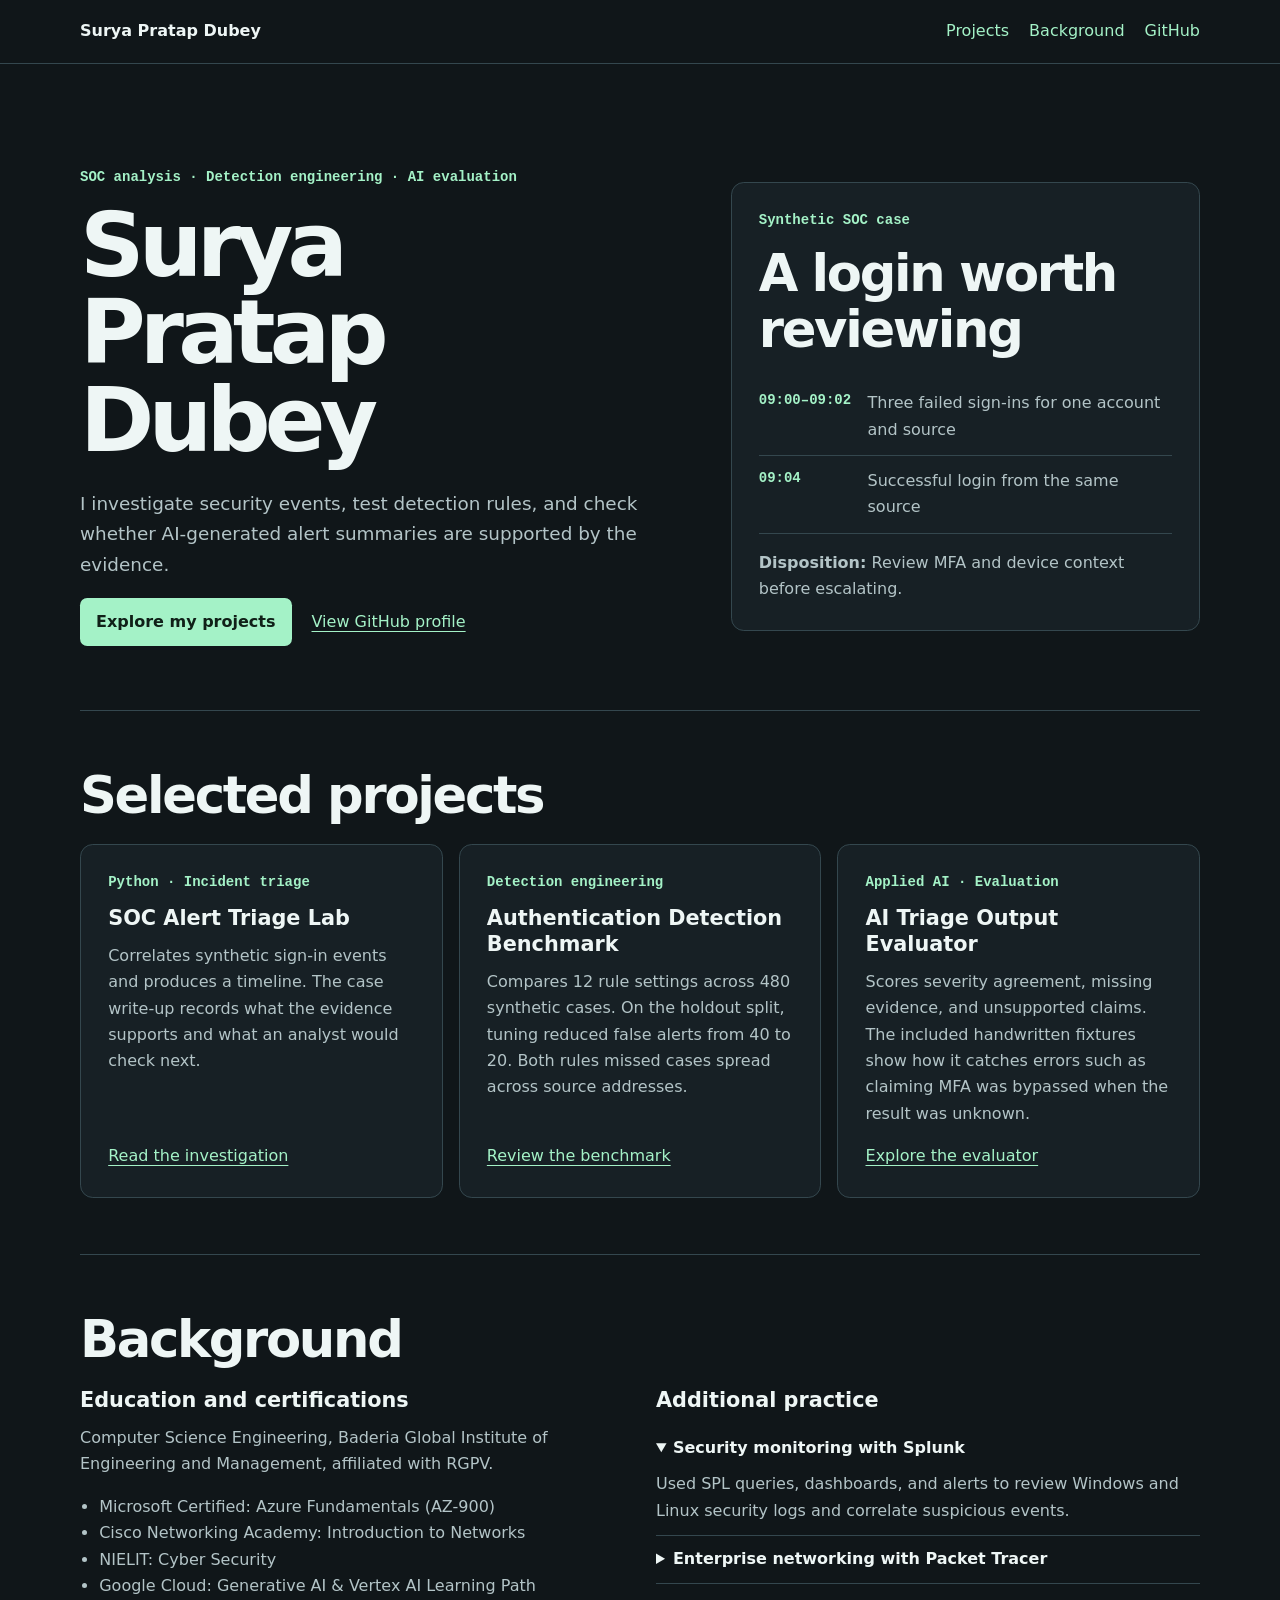
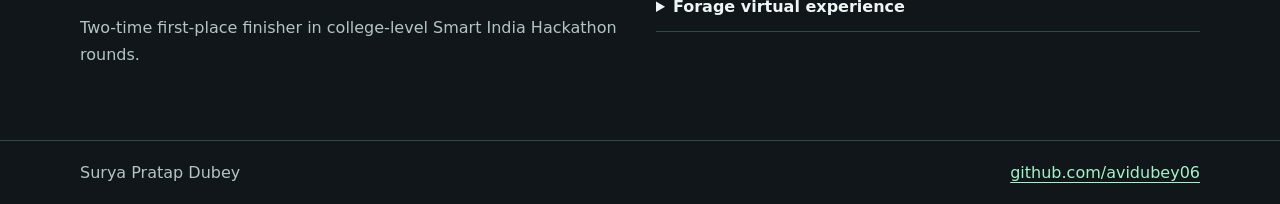
==== docs/index.html @ 377445c9 "Build cybersecurity portfolio site for GitHub Pages" ====
<!doctype html>
<html lang="en">
<head>
<meta charset="utf-8">
<meta name="viewport" content="width=device-width, initial-scale=1">
<meta name="description" content="Surya Pratap Dubey's cybersecurity portfolio, including SOC investigations, a detection engineering benchmark, and AI triage evaluation.">
<title>Surya Pratap Dubey | Cybersecurity Portfolio</title>
<style>
:root{color-scheme:dark;--bg:#101619;--panel:#172025;--line:#34474e;--text:#eef6f5;--muted:#b3c4c7;--accent:#a4f2c7}
*{box-sizing:border-box}body{margin:0;background:var(--bg);color:var(--text);font:1rem/1.65 system-ui,sans-serif}
.wrap{width:min(1120px,calc(100% - 3rem));margin:auto}a{color:var(--accent);text-underline-offset:.25em}a:hover{text-decoration-thickness:2px}a:focus-visible,summary:focus-visible{outline:2px solid var(--accent);outline-offset:4px}
header{border-bottom:1px solid var(--line)}nav,footer .wrap{display:flex;justify-content:space-between;align-items:center;gap:1.25rem;flex-wrap:wrap;padding:1.15rem 0}nav a{text-decoration:none}nav div,.actions{display:flex;gap:1.25rem;flex-wrap:wrap}.brand{font-weight:750;color:var(--text)}
.hero{display:grid;grid-template-columns:1.1fr .9fr;gap:clamp(1.5rem,6vw,5rem);align-items:center;padding:clamp(3rem,8vw,7rem) 0 4rem}
.kicker,time,.tag{font:600 .875rem/1.5 ui-monospace,monospace;color:var(--accent)}h1,h2,h3,p{margin-top:0}h1{font-size:clamp(3rem,7vw,6rem);line-height:.98;letter-spacing:-.065em;margin-bottom:1.5rem}h2{font-size:clamp(2rem,4vw,3.25rem);letter-spacing:-.045em;line-height:1.1;margin-bottom:1.3rem}h3{font-size:1.3rem;line-height:1.25;margin-bottom:.7rem}p,li{color:var(--muted)}.lede{max-width:38rem;font-size:1.15rem}.button{background:var(--accent);color:#102018;padding:.65rem 1rem;border-radius:.45rem;text-decoration:none;font-weight:750}.actions{align-items:center}
.case,article{border:1px solid var(--line);border-radius:.8rem;background:var(--panel);padding:clamp(1rem,3vw,1.7rem)}.case ol{list-style:none;padding:0;margin:0 0 1rem}.case li{display:grid;grid-template-columns:6.2rem 1fr;gap:.6rem;padding:.75rem 0;border-bottom:1px solid var(--line)}.case p:last-child,article p:last-child{margin-bottom:0}
section.block{padding:3.5rem 0;border-top:1px solid var(--line)}.grid{display:grid;grid-template-columns:repeat(3,minmax(0,1fr));gap:1rem}.grid article{display:flex;flex-direction:column;align-items:flex-start}.grid article>a{margin-top:auto}.tag{margin-bottom:.8rem}.split{display:grid;grid-template-columns:1fr 1fr;gap:2rem}.split ul{padding-left:1.2rem}details{border-bottom:1px solid var(--line);padding:.65rem 0}summary{cursor:pointer;font-weight:650}details p{margin:.6rem 0 0}footer{border-top:1px solid var(--line);color:var(--muted)}
@media(max-width:760px){.hero,.split,.grid{grid-template-columns:1fr}.wrap{width:calc(100% - 2rem)}.hero{padding:3rem 0}section.block{padding:2.5rem 0}}
</style>
</head>
<body>
<header><nav class="wrap" aria-label="Main navigation"><a class="brand" href="#top">Surya Pratap Dubey</a><div><a href="#work">Projects</a><a href="#background">Background</a><a href="https://github.com/avidubey06">GitHub</a></div></nav></header>
<main class="wrap" id="top">
<section class="hero" aria-labelledby="name">
<div><p class="kicker">SOC analysis · Detection engineering · AI evaluation</p><h1 id="name">Surya Pratap<br>Dubey</h1><p class="lede">I investigate security events, test detection rules, and check whether AI-generated alert summaries are supported by the evidence.</p><div class="actions"><a class="button" href="#work">Explore my projects</a><a href="https://github.com/avidubey06">View GitHub profile</a></div></div>
<aside class="case" aria-labelledby="case-title"><p class="kicker">Synthetic SOC case</p><h2 id="case-title">A login worth reviewing</h2><ol><li><time>09:00–09:02</time><span>Three failed sign-ins for one account and source</span></li><li><time>09:04</time><span>Successful login from the same source</span></li></ol><p><strong>Disposition:</strong> Review MFA and device context before escalating.</p></aside>
</section>
<section class="block" id="work" aria-labelledby="work-title">
<h2 id="work-title">Selected projects</h2>
<div class="grid">
<article><p class="tag">Python · Incident triage</p><h3>SOC Alert Triage Lab</h3><p>Correlates synthetic sign-in events and produces a timeline. The case write-up records what the evidence supports and what an analyst would check next.</p><a href="https://github.com/avidubey06/soc-alert-triage-lab">Read the investigation</a></article>
<article><p class="tag">Detection engineering</p><h3>Authentication Detection Benchmark</h3><p>Compares 12 rule settings across 480 synthetic cases. On the holdout split, tuning reduced false alerts from 40 to 20. Both rules missed cases spread across source addresses.</p><a href="https://github.com/avidubey06/soc-alert-triage-lab/blob/main/benchmarks/README.md#detection-engineering-benchmark">Review the benchmark</a></article>
<article><p class="tag">Applied AI · Evaluation</p><h3>AI Triage Output Evaluator</h3><p>Scores severity agreement, missing evidence, and unsupported claims. The included handwritten fixtures show how it catches errors such as claiming MFA was bypassed when the result was unknown.</p><a href="https://github.com/avidubey06/soc-alert-triage-lab/blob/main/benchmarks/README.md#ai-triage-output-evaluation">Explore the evaluator</a></article>
</div>
</section>
<section class="block" id="background" aria-labelledby="background-title">
<h2 id="background-title">Background</h2>
<div class="split"><div><h3>Education and certifications</h3><p>Computer Science Engineering, Baderia Global Institute of Engineering and Management, affiliated with RGPV.</p><ul><li>Microsoft Certified: Azure Fundamentals (AZ-900)</li><li>Cisco Networking Academy: Introduction to Networks</li><li>NIELIT: Cyber Security</li><li>Google Cloud: Generative AI &amp; Vertex AI Learning Path</li></ul><p>Two-time first-place finisher in college-level Smart India Hackathon rounds.</p></div>
<div><h3>Additional practice</h3><details open><summary>Security monitoring with Splunk</summary><p>Used SPL queries, dashboards, and alerts to review Windows and Linux security logs and correlate suspicious events.</p></details><details><summary>Enterprise networking with Packet Tracer</summary><p>Modeled a multi-site network using VLANs, OSPF, DHCP, DNS, VPNs, and access control lists, then troubleshot routing and connectivity.</p></details><details><summary>Forage virtual experience</summary><p>Completed simulated cybersecurity tasks through Deloitte Australia’s program and software engineering exercises through Tata Group’s program. Also listed in my training is CBRE’s infrastructure security virtual experience.</p></details></div></div>
</section>
</main>
<footer><div class="wrap"><span>Surya Pratap Dubey</span><a href="https://github.com/avidubey06">github.com/avidubey06</a></div></footer>
</body>
</html>
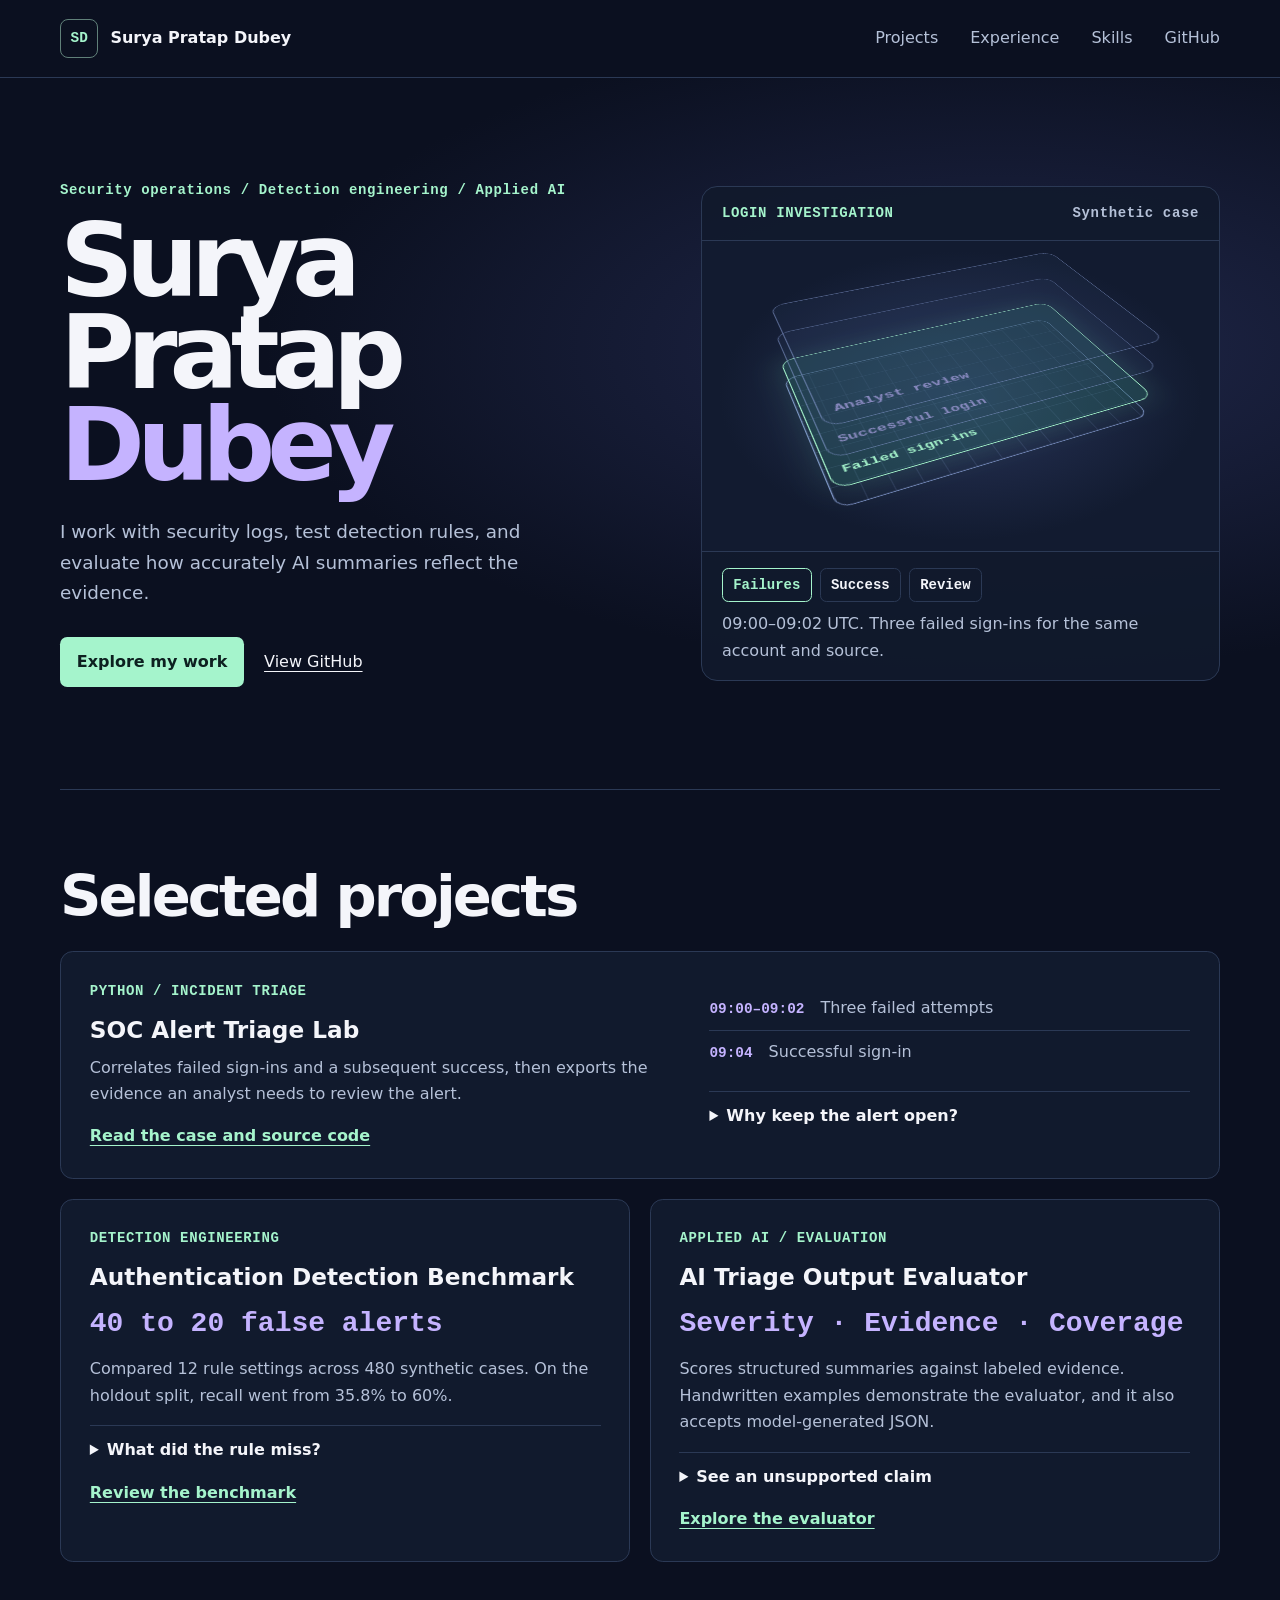
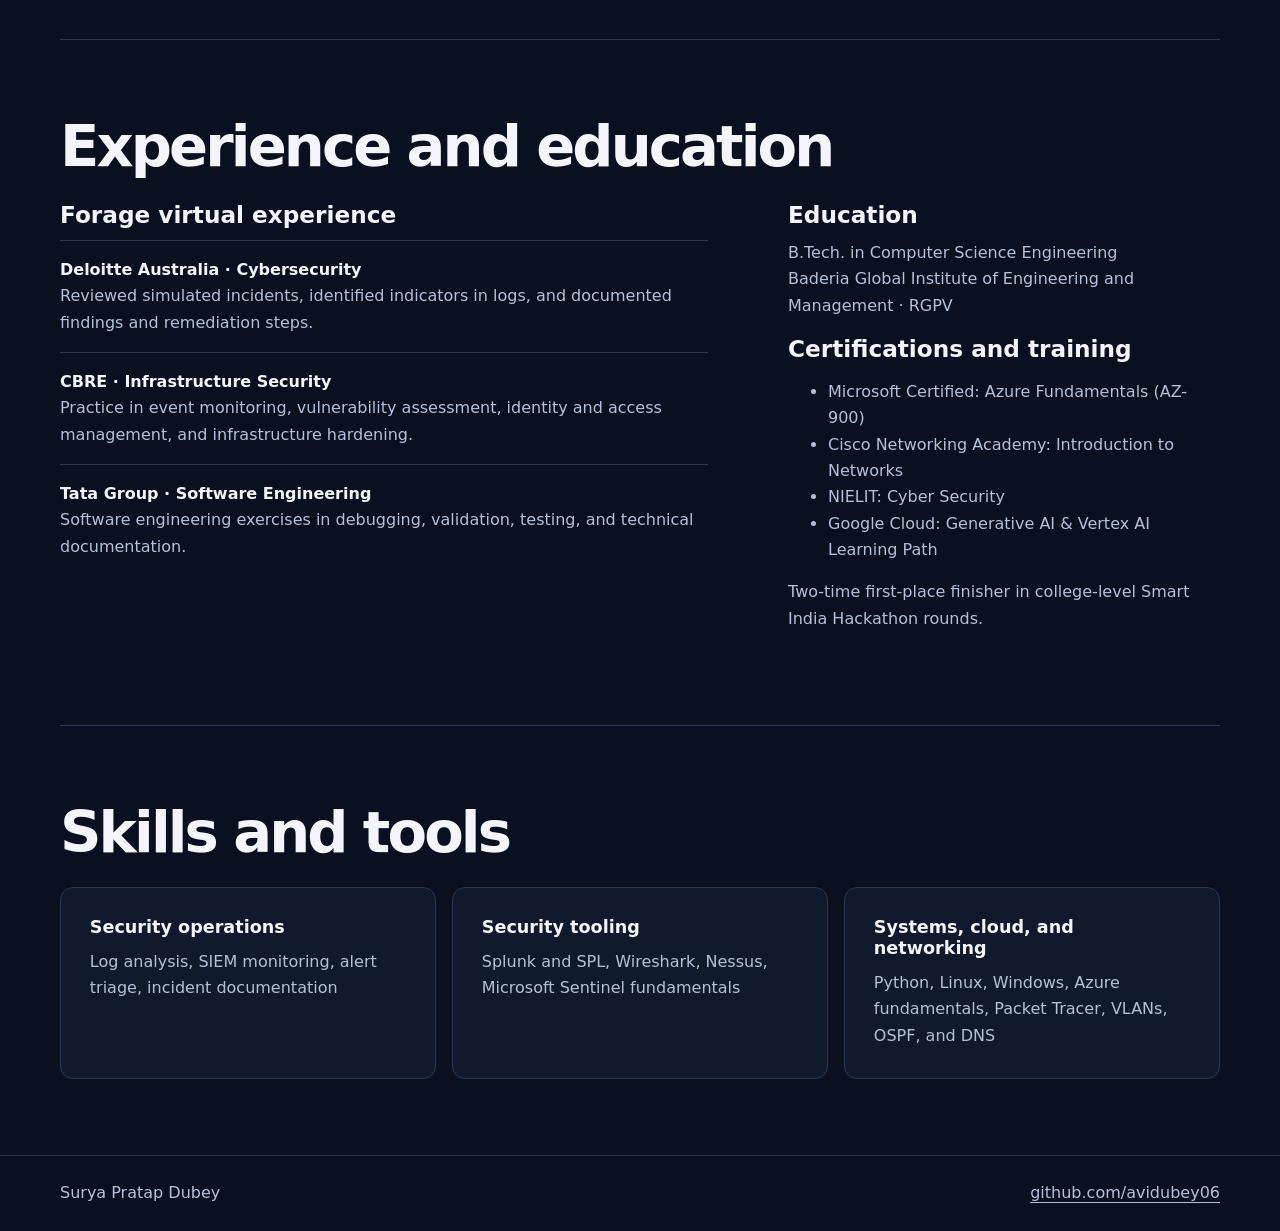
==== commit 0aa5d347: "Redesign portfolio with interactive 3D investigation" ====
--- a/docs/index.html
+++ b/docs/index.html
@@ -2,42 +2,76 @@
 <html lang="en">
 <head>
 <meta charset="utf-8">
-<meta name="viewport" content="width=device-width, initial-scale=1">
-<meta name="description" content="Surya Pratap Dubey's cybersecurity portfolio, including SOC investigations, a detection engineering benchmark, and AI triage evaluation.">
-<title>Surya Pratap Dubey | Cybersecurity Portfolio</title>
+<meta name="viewport" content="width=device-width,initial-scale=1">
+<meta name="description" content="Surya Pratap Dubey’s portfolio in security operations, detection engineering, and AI evaluation.">
+<title>Surya Pratap Dubey · Cybersecurity Portfolio</title>
 <style>
-:root{color-scheme:dark;--bg:#101619;--panel:#172025;--line:#34474e;--text:#eef6f5;--muted:#b3c4c7;--accent:#a4f2c7}
-*{box-sizing:border-box}body{margin:0;background:var(--bg);color:var(--text);font:1rem/1.65 system-ui,sans-serif}
-.wrap{width:min(1120px,calc(100% - 3rem));margin:auto}a{color:var(--accent);text-underline-offset:.25em}a:hover{text-decoration-thickness:2px}a:focus-visible,summary:focus-visible{outline:2px solid var(--accent);outline-offset:4px}
-header{border-bottom:1px solid var(--line)}nav,footer .wrap{display:flex;justify-content:space-between;align-items:center;gap:1.25rem;flex-wrap:wrap;padding:1.15rem 0}nav a{text-decoration:none}nav div,.actions{display:flex;gap:1.25rem;flex-wrap:wrap}.brand{font-weight:750;color:var(--text)}
-.hero{display:grid;grid-template-columns:1.1fr .9fr;gap:clamp(1.5rem,6vw,5rem);align-items:center;padding:clamp(3rem,8vw,7rem) 0 4rem}
-.kicker,time,.tag{font:600 .875rem/1.5 ui-monospace,monospace;color:var(--accent)}h1,h2,h3,p{margin-top:0}h1{font-size:clamp(3rem,7vw,6rem);line-height:.98;letter-spacing:-.065em;margin-bottom:1.5rem}h2{font-size:clamp(2rem,4vw,3.25rem);letter-spacing:-.045em;line-height:1.1;margin-bottom:1.3rem}h3{font-size:1.3rem;line-height:1.25;margin-bottom:.7rem}p,li{color:var(--muted)}.lede{max-width:38rem;font-size:1.15rem}.button{background:var(--accent);color:#102018;padding:.65rem 1rem;border-radius:.45rem;text-decoration:none;font-weight:750}.actions{align-items:center}
-.case,article{border:1px solid var(--line);border-radius:.8rem;background:var(--panel);padding:clamp(1rem,3vw,1.7rem)}.case ol{list-style:none;padding:0;margin:0 0 1rem}.case li{display:grid;grid-template-columns:6.2rem 1fr;gap:.6rem;padding:.75rem 0;border-bottom:1px solid var(--line)}.case p:last-child,article p:last-child{margin-bottom:0}
-section.block{padding:3.5rem 0;border-top:1px solid var(--line)}.grid{display:grid;grid-template-columns:repeat(3,minmax(0,1fr));gap:1rem}.grid article{display:flex;flex-direction:column;align-items:flex-start}.grid article>a{margin-top:auto}.tag{margin-bottom:.8rem}.split{display:grid;grid-template-columns:1fr 1fr;gap:2rem}.split ul{padding-left:1.2rem}details{border-bottom:1px solid var(--line);padding:.65rem 0}summary{cursor:pointer;font-weight:650}details p{margin:.6rem 0 0}footer{border-top:1px solid var(--line);color:var(--muted)}
-@media(max-width:760px){.hero,.split,.grid{grid-template-columns:1fr}.wrap{width:calc(100% - 2rem)}.hero{padding:3rem 0}section.block{padding:2.5rem 0}}
+:root{color-scheme:dark;--bg:#0b1020;--panel:#111a2d;--ink:#f4f5fa;--muted:#b5c1d8;--line:#2b3955;--mint:#a5f4cc;--lilac:#c5b3ff;--mono:ui-monospace,Consolas,monospace}
+*{box-sizing:border-box}body{margin:0;background:var(--bg);color:var(--ink);font:1rem/1.65 system-ui,sans-serif}a{color:inherit;text-underline-offset:.25em}a:hover{color:var(--mint)}button{font:inherit;color:inherit;cursor:pointer}a:focus-visible,button:focus-visible,summary:focus-visible{outline:2px solid var(--mint);outline-offset:5px}.wrap{width:min(1160px,calc(100% - 3rem));margin:auto}.site-header{border-bottom:1px solid var(--line)}nav,.nav-links,footer .wrap{display:flex;align-items:center;justify-content:space-between;gap:1rem;flex-wrap:wrap}nav{padding:1.2rem 0}nav a{text-decoration:none}.brand{display:flex;align-items:center;gap:.75rem;font-weight:750}.mark{display:grid;place-items:center;border:1px solid #608079;border-radius:8px;color:var(--mint);width:2.4rem;height:2.4rem;font:700 .9rem var(--mono)}.nav-links{gap:clamp(.8rem,3vw,2rem);color:var(--muted)}.hero-bg{background:radial-gradient(ellipse at 78% 38%,#20274a 0%,transparent 52%)}.hero{display:grid;grid-template-columns:1fr .92fr;gap:clamp(1.5rem,6vw,5rem);align-items:center;padding:clamp(3.5rem,8vw,7.5rem) 0}.eyebrow,.meta{font:600 .875rem/1.5 var(--mono);color:var(--mint);letter-spacing:.045em}h1,h2,h3,p{margin-top:0}h1{font-size:clamp(3.4rem,8vw,7.1rem);line-height:.9;letter-spacing:-.078em;margin-bottom:1.6rem}h1 span{color:var(--lilac)}h2{font-size:clamp(2rem,4.5vw,3.75rem);line-height:1.05;letter-spacing:-.05em;margin-bottom:1.5rem}h3{font-size:1.45rem;line-height:1.2;margin-bottom:.65rem}p,li{color:var(--muted)}.lede{max-width:34rem;font-size:1.15rem}.actions{display:flex;align-items:center;gap:1.25rem;flex-wrap:wrap;margin-top:1.8rem}.primary{display:inline-block;background:var(--mint);color:#0d2020;padding:.73rem 1.05rem;border-radius:.45rem;text-decoration:none;font-weight:750}.primary:hover{background:#d1ffe5;color:#0d2020}
+.investigation{border:1px solid var(--line);background:#111a2ce8;border-radius:1rem;overflow:hidden;margin:0}.case-head,.case-copy{padding:1rem 1.25rem}.case-head{display:flex;justify-content:space-between;gap:.7rem;flex-wrap:wrap;border-bottom:1px solid var(--line)}.case-head span:last-child{color:var(--muted)}.viewport{height:clamp(195px,29vw,310px);display:grid;place-items:center;overflow:hidden;perspective:690px;background:radial-gradient(ellipse,#283459 0%,#121b30 66%)}.scene{width:min(74%,310px);height:66%;position:relative;transform-style:preserve-3d;transform:rotateX(54deg) rotateZ(-24deg);transition:transform .35s ease}.plane,.layer{position:absolute;inset:0;border:1px solid #7e92c6;border-radius:14px;transform:translateZ(var(--z));display:flex;align-items:flex-end;padding:.7rem;background:#28385d44}.plane{--z:0px;background:repeating-linear-gradient(90deg,#91a7e923 0 1px,transparent 1px 25px),repeating-linear-gradient(0deg,#91a7e923 0 1px,transparent 1px 25px)}.layer{opacity:.62;font:700 .85rem var(--mono);color:var(--lilac)}.layer.active{opacity:1;border-color:var(--mint);background:#337e7054;color:var(--mint);box-shadow:0 0 34px #76efb62b}.layer:nth-child(2){--z:22px}.layer:nth-child(3){--z:54px}.layer:nth-child(4){--z:85px}
+.case-copy{border-top:1px solid var(--line)}.case-copy p{margin:.55rem 0 0;min-height:3.3em}.case-controls{display:flex;gap:.5rem;flex-wrap:wrap}.case-controls button{padding:.36rem .64rem;background:transparent;border:1px solid var(--line);border-radius:.4rem;font:600 .875rem/1.5 var(--mono)}.case-controls button[aria-pressed=true]{color:var(--mint);border-color:var(--mint)}
+.block{padding:clamp(2.8rem,6vw,5rem) 0;border-top:1px solid var(--line)}.projects{display:grid;grid-template-columns:repeat(2,minmax(0,1fr));gap:1.2rem}.card,.skill{background:var(--panel);border:1px solid var(--line);border-radius:.8rem;padding:clamp(1.1rem,3vw,1.8rem)}.feature{grid-column:1/-1;display:grid;grid-template-columns:1.1fr .9fr;gap:2rem;align-items:center}.card a{color:var(--mint);font-weight:650}.timeline{padding:0;list-style:none;margin:0}.timeline li{padding:.55rem 0;border-bottom:1px solid var(--line)}.timeline time{color:var(--lilac);font:600 .9rem var(--mono);margin-right:1rem}.timeline li:last-child{border-bottom:0}details{margin:1rem 0;border-top:1px solid var(--line);padding-top:.7rem}summary{cursor:pointer;color:var(--ink);font-weight:600}details p{margin:.6rem 0 0}.result{color:var(--lilac);font:700 clamp(1.2rem,3vw,1.75rem)/1.3 var(--mono);margin:.9rem 0}.background{display:grid;grid-template-columns:1.2fr .8fr;gap:clamp(2rem,7vw,5rem)}.entry{border-top:1px solid var(--line);padding:1rem 0}.entry p:last-child,.skill p:last-child{margin-bottom:0}.skills{display:grid;grid-template-columns:repeat(3,minmax(0,1fr));gap:1rem}.skill h3{font-size:1.1rem}footer{border-top:1px solid var(--line);color:var(--muted)}footer .wrap{padding:1.5rem 0}
+@media(max-width:790px){.hero,.feature,.background{grid-template-columns:1fr}.skills{grid-template-columns:repeat(2,minmax(0,1fr))}}
+@media(max-width:540px){.wrap{width:calc(100% - 2rem)}.projects,.skills{grid-template-columns:1fr}.nav-links{width:100%}h1{font-size:clamp(3.1rem,13vw,4.5rem)}}
+@media(prefers-reduced-motion:reduce){*,*::before,*::after{transition:none!important}}
 </style>
 </head>
 <body>
-<header><nav class="wrap" aria-label="Main navigation"><a class="brand" href="#top">Surya Pratap Dubey</a><div><a href="#work">Projects</a><a href="#background">Background</a><a href="https://github.com/avidubey06">GitHub</a></div></nav></header>
-<main class="wrap" id="top">
-<section class="hero" aria-labelledby="name">
-<div><p class="kicker">SOC analysis · Detection engineering · AI evaluation</p><h1 id="name">Surya Pratap<br>Dubey</h1><p class="lede">I investigate security events, test detection rules, and check whether AI-generated alert summaries are supported by the evidence.</p><div class="actions"><a class="button" href="#work">Explore my projects</a><a href="https://github.com/avidubey06">View GitHub profile</a></div></div>
-<aside class="case" aria-labelledby="case-title"><p class="kicker">Synthetic SOC case</p><h2 id="case-title">A login worth reviewing</h2><ol><li><time>09:00–09:02</time><span>Three failed sign-ins for one account and source</span></li><li><time>09:04</time><span>Successful login from the same source</span></li></ol><p><strong>Disposition:</strong> Review MFA and device context before escalating.</p></aside>
-</section>
-<section class="block" id="work" aria-labelledby="work-title">
-<h2 id="work-title">Selected projects</h2>
-<div class="grid">
-<article><p class="tag">Python · Incident triage</p><h3>SOC Alert Triage Lab</h3><p>Correlates synthetic sign-in events and produces a timeline. The case write-up records what the evidence supports and what an analyst would check next.</p><a href="https://github.com/avidubey06/soc-alert-triage-lab">Read the investigation</a></article>
-<article><p class="tag">Detection engineering</p><h3>Authentication Detection Benchmark</h3><p>Compares 12 rule settings across 480 synthetic cases. On the holdout split, tuning reduced false alerts from 40 to 20. Both rules missed cases spread across source addresses.</p><a href="https://github.com/avidubey06/soc-alert-triage-lab/blob/main/benchmarks/README.md#detection-engineering-benchmark">Review the benchmark</a></article>
-<article><p class="tag">Applied AI · Evaluation</p><h3>AI Triage Output Evaluator</h3><p>Scores severity agreement, missing evidence, and unsupported claims. The included handwritten fixtures show how it catches errors such as claiming MFA was bypassed when the result was unknown.</p><a href="https://github.com/avidubey06/soc-alert-triage-lab/blob/main/benchmarks/README.md#ai-triage-output-evaluation">Explore the evaluator</a></article>
-</div>
-</section>
-<section class="block" id="background" aria-labelledby="background-title">
-<h2 id="background-title">Background</h2>
-<div class="split"><div><h3>Education and certifications</h3><p>Computer Science Engineering, Baderia Global Institute of Engineering and Management, affiliated with RGPV.</p><ul><li>Microsoft Certified: Azure Fundamentals (AZ-900)</li><li>Cisco Networking Academy: Introduction to Networks</li><li>NIELIT: Cyber Security</li><li>Google Cloud: Generative AI &amp; Vertex AI Learning Path</li></ul><p>Two-time first-place finisher in college-level Smart India Hackathon rounds.</p></div>
-<div><h3>Additional practice</h3><details open><summary>Security monitoring with Splunk</summary><p>Used SPL queries, dashboards, and alerts to review Windows and Linux security logs and correlate suspicious events.</p></details><details><summary>Enterprise networking with Packet Tracer</summary><p>Modeled a multi-site network using VLANs, OSPF, DHCP, DNS, VPNs, and access control lists, then troubleshot routing and connectivity.</p></details><details><summary>Forage virtual experience</summary><p>Completed simulated cybersecurity tasks through Deloitte Australia’s program and software engineering exercises through Tata Group’s program. Also listed in my training is CBRE’s infrastructure security virtual experience.</p></details></div></div>
-</section>
+<header class="site-header"><nav class="wrap" aria-label="Main navigation"><a class="brand" href="#top"><span class="mark" aria-hidden="true">SD</span>Surya Pratap Dubey</a><div class="nav-links"><a href="#projects">Projects</a><a href="#experience">Experience</a><a href="#skills">Skills</a><a href="https://github.com/avidubey06">GitHub</a></div></nav></header>
+<main id="top">
+<div class="hero-bg"><section class="hero wrap" aria-labelledby="name">
+<div><p class="eyebrow">Security operations / Detection engineering / Applied AI</p><h1 id="name">Surya Pratap<br><span>Dubey</span></h1><p class="lede">I work with security logs, test detection rules, and evaluate how accurately AI summaries reflect the evidence.</p><div class="actions"><a class="primary" href="#projects">Explore my work</a><a href="https://github.com/avidubey06">View GitHub</a></div></div>
+<figure class="investigation"><figcaption class="case-head"><span class="meta">LOGIN INVESTIGATION</span><span class="meta">Synthetic case</span></figcaption>
+<div class="viewport" aria-hidden="true"><div class="scene"><div class="plane"></div><div class="layer active">Failed sign-ins</div><div class="layer">Successful login</div><div class="layer">Analyst review</div></div></div>
+<div class="case-copy"><div class="case-controls" role="group" aria-label="Choose an investigation stage"><button type="button" aria-pressed="true">Failures</button><button type="button" aria-pressed="false">Success</button><button type="button" aria-pressed="false">Review</button></div><p aria-live="polite" id="case-result">09:00–09:02 UTC. Three failed sign-ins for the same account and source.</p></div></figure>
+</section></div>
+<section class="block wrap" id="projects" aria-labelledby="project-title"><h2 id="project-title">Selected projects</h2><div class="projects">
+<article class="card feature"><div><p class="meta">PYTHON / INCIDENT TRIAGE</p><h3>SOC Alert Triage Lab</h3><p>Correlates failed sign-ins and a subsequent success, then exports the evidence an analyst needs to review the alert.</p><a href="https://github.com/avidubey06/soc-alert-triage-lab">Read the case and source code</a></div><div><ol class="timeline"><li><time>09:00–09:02</time>Three failed attempts</li><li><time>09:04</time>Successful sign-in</li></ol><details><summary>Why keep the alert open?</summary><p>The pattern could indicate suspicious access or simple password typos. Check MFA, device context, and post-login activity before deciding whether to escalate.</p></details></div></article>
+<article class="card"><p class="meta">DETECTION ENGINEERING</p><h3>Authentication Detection Benchmark</h3><p class="result">40 to 20 false alerts</p><p>Compared 12 rule settings across 480 synthetic cases. On the holdout split, recall went from 35.8% to 60%.</p><details><summary>What did the rule miss?</summary><p>Both settings missed cases spread across source addresses. The rule groups by account and source, so activity split across addresses stays in separate groups.</p></details><a href="https://github.com/avidubey06/soc-alert-triage-lab/blob/main/benchmarks/README.md#detection-engineering-benchmark">Review the benchmark</a></article>
+<article class="card"><p class="meta">APPLIED AI / EVALUATION</p><h3>AI Triage Output Evaluator</h3><p class="result">Severity · Evidence · Coverage</p><p>Scores structured summaries against labeled evidence. Handwritten examples demonstrate the evaluator, and it also accepts model-generated JSON.</p><details><summary>See an unsupported claim</summary><p>A fixture claimed MFA was bypassed. The source recorded MFA status as unknown, so the evaluator flagged the claim as unsupported.</p></details><a href="https://github.com/avidubey06/soc-alert-triage-lab/blob/main/benchmarks/README.md#ai-triage-output-evaluation">Explore the evaluator</a></article>
+</div></section>
+<section class="block wrap" id="experience" aria-labelledby="experience-title"><h2 id="experience-title">Experience and education</h2><div class="background"><div>
+<h3>Forage virtual experience</h3>
+<div class="entry"><strong>Deloitte Australia · Cybersecurity</strong><p>Reviewed simulated incidents, identified indicators in logs, and documented findings and remediation steps.</p></div>
+<div class="entry"><strong>CBRE · Infrastructure Security</strong><p>Practice in event monitoring, vulnerability assessment, identity and access management, and infrastructure hardening.</p></div>
+<div class="entry"><strong>Tata Group · Software Engineering</strong><p>Software engineering exercises in debugging, validation, testing, and technical documentation.</p></div>
+</div><div><h3>Education</h3><p>B.Tech. in Computer Science Engineering<br>Baderia Global Institute of Engineering and Management · RGPV</p><h3>Certifications and training</h3><ul><li>Microsoft Certified: Azure Fundamentals (AZ-900)</li><li>Cisco Networking Academy: Introduction to Networks</li><li>NIELIT: Cyber Security</li><li>Google Cloud: Generative AI &amp; Vertex AI Learning Path</li></ul><p>Two-time first-place finisher in college-level Smart India Hackathon rounds.</p></div></div></section>
+<section class="block wrap" id="skills" aria-labelledby="skills-title"><h2 id="skills-title">Skills and tools</h2><div class="skills">
+<div class="skill"><h3>Security operations</h3><p>Log analysis, SIEM monitoring, alert triage, incident documentation</p></div>
+<div class="skill"><h3>Security tooling</h3><p>Splunk and SPL, Wireshark, Nessus, Microsoft Sentinel fundamentals</p></div>
+<div class="skill"><h3>Systems, cloud, and networking</h3><p>Python, Linux, Windows, Azure fundamentals, Packet Tracer, VLANs, OSPF, and DNS</p></div>
+</div></section>
 </main>
 <footer><div class="wrap"><span>Surya Pratap Dubey</span><a href="https://github.com/avidubey06">github.com/avidubey06</a></div></footer>
+<script>
+const stageCopy = [
+  "09:00–09:02 UTC. Three failed sign-ins for the same account and source.",
+  "09:04 UTC. The same account and source record a successful sign-in.",
+  "Keep the alert open. Check MFA, the device, and activity after the successful login."
+];
+const stageButtons = document.querySelectorAll(".case-controls button");
+const layers = document.querySelectorAll(".layer");
+const result = document.getElementById("case-result");
+const viewport = document.querySelector(".viewport");
+const scene = document.querySelector(".scene");
+stageButtons.forEach((button, index) => {
+  button.addEventListener("click", () => {
+    stageButtons.forEach((control, current) => {
+      control.setAttribute("aria-pressed", String(current === index));
+      layers[current].classList.toggle("active", current === index);
+    });
+    result.textContent = stageCopy[index];
+  });
+});
+const motionPreference = window.matchMedia("(prefers-reduced-motion: reduce)");
+viewport.addEventListener("pointermove", (event) => {
+  if (motionPreference.matches || event.pointerType !== "mouse") return;
+  const bounds = viewport.getBoundingClientRect();
+  const x = (event.clientX - bounds.left) / bounds.width - 0.5;
+  const y = (event.clientY - bounds.top) / bounds.height - 0.5;
+  scene.style.transform = "rotateX(" + (54 - y * 18) + "deg) rotateZ(" + (-24 + x * 20) + "deg)";
+});
+viewport.addEventListener("pointerleave", () => { scene.style.transform = ""; });
+</script>
 </body>
 </html>
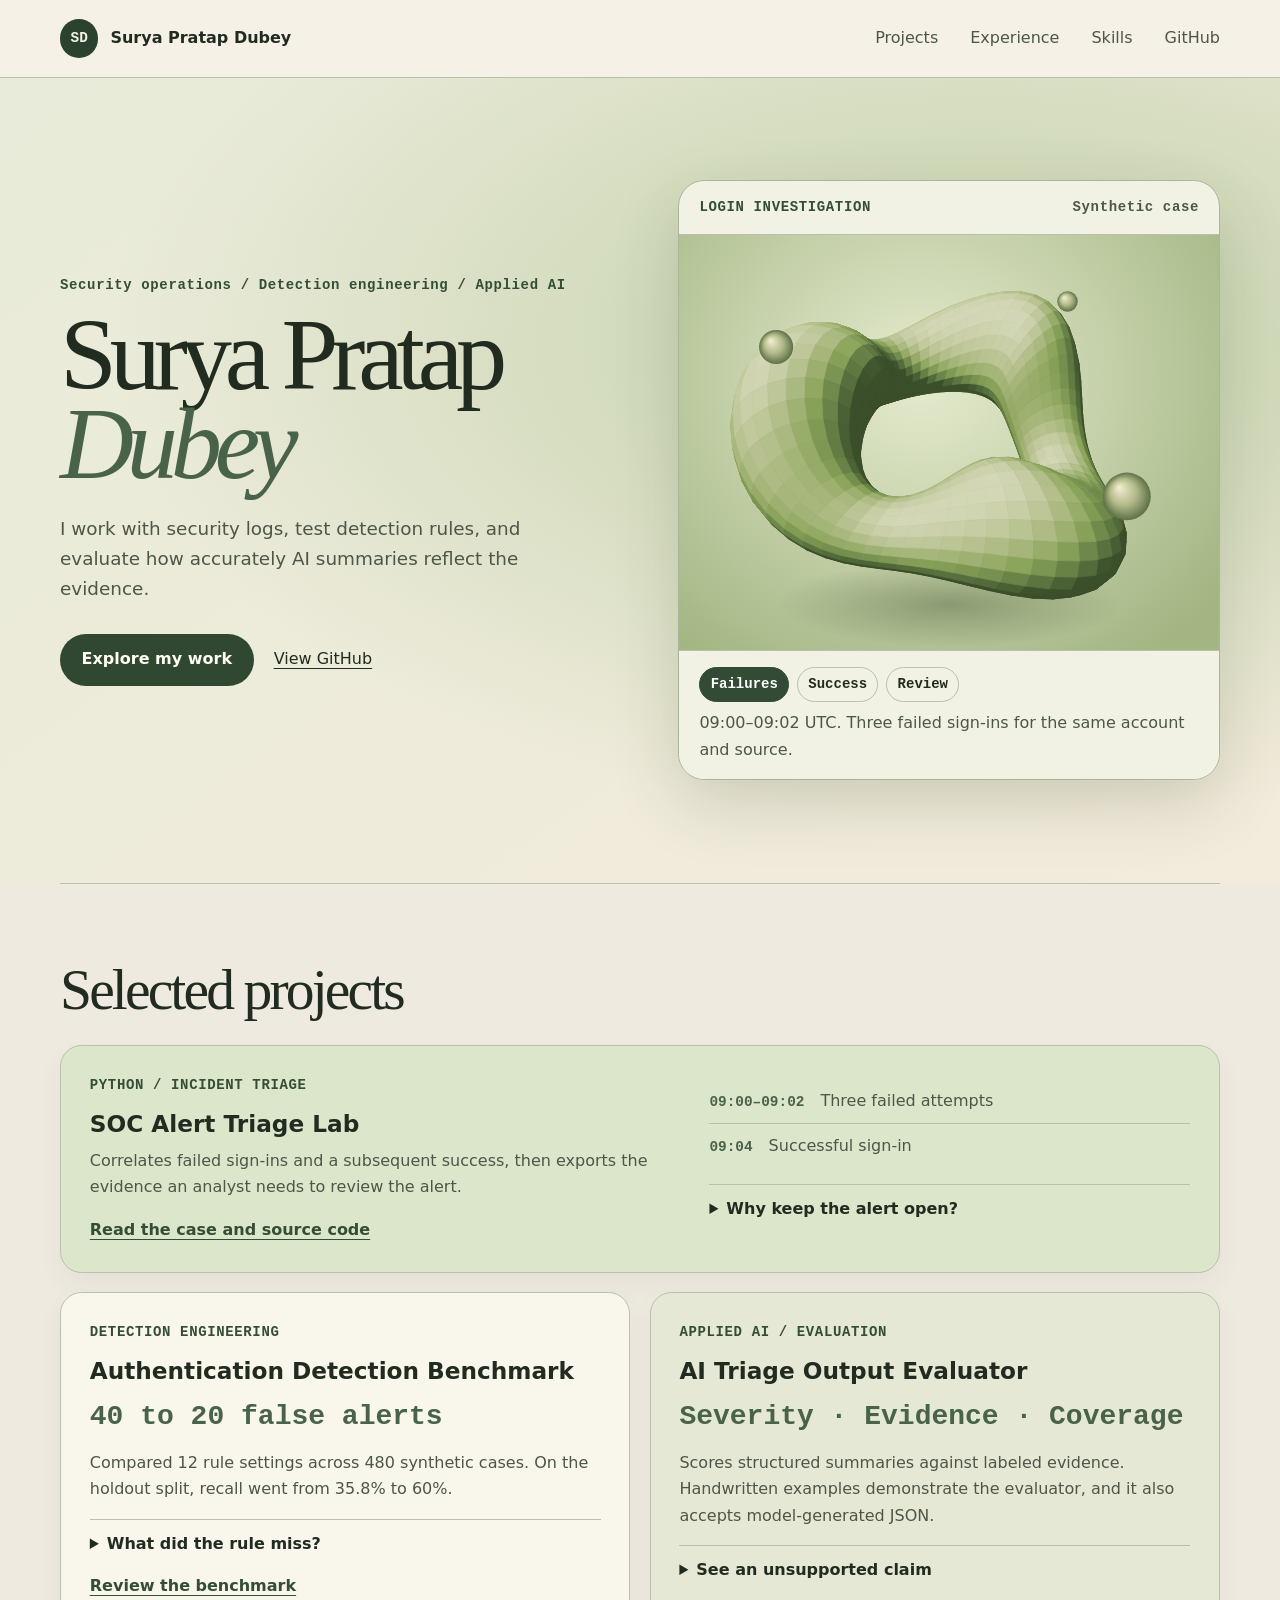
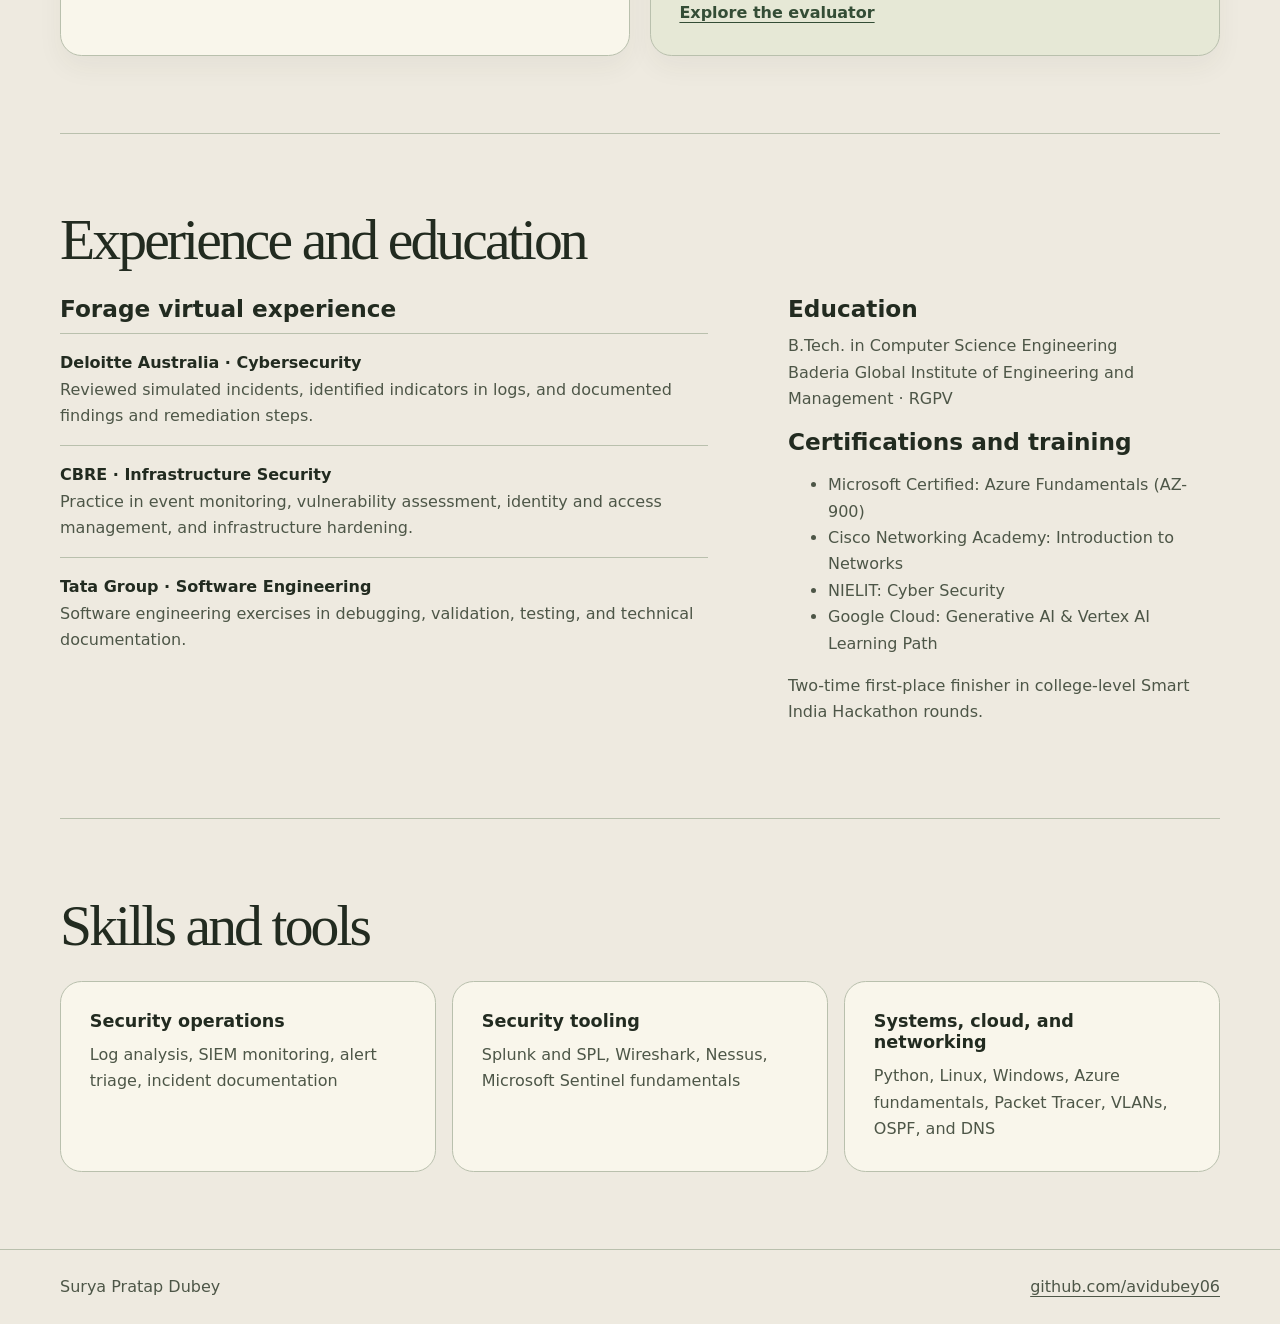
==== commit 627ffe6e: "Build an interactive sculptural 3D portfolio hero" ====
--- a/docs/index.html
+++ b/docs/index.html
@@ -14,6 +14,19 @@
 @media(max-width:790px){.hero,.feature,.background{grid-template-columns:1fr}.skills{grid-template-columns:repeat(2,minmax(0,1fr))}}
 @media(max-width:540px){.wrap{width:calc(100% - 2rem)}.projects,.skills{grid-template-columns:1fr}.nav-links{width:100%}h1{font-size:clamp(3.1rem,13vw,4.5rem)}}
 @media(prefers-reduced-motion:reduce){*,*::before,*::after{transition:none!important}}
+
+:root{color-scheme:light;--bg:#eeeae0;--panel:#f9f6eb;--ink:#222b20;--muted:#4d5647;--line:#b9c0ad;--mint:#344d36;--lilac:#49634a}
+.site-header{background:#f5f1e7}.mark{background:#2b4230;color:#f1f3df;border:none;border-radius:50%}
+.hero-bg{background:radial-gradient(ellipse at 77% 33%,#c1d0a8,transparent 63%),linear-gradient(145deg,#e8ebd9,#f3ebdc)}
+.hero{min-height:min(740px,88svh);grid-template-columns:1fr 1fr}
+h1{font:normal clamp(3.6rem,8vw,7.5rem)/.87 Georgia,serif;letter-spacing:-.07em}h1 span{font-style:italic}
+.primary{background:#304731;color:#fffdf4;border-radius:99px;padding:.8rem 1.35rem}.primary:hover{background:#47634a;color:white}
+.investigation{border-radius:1.65rem;background:#f1f2e3;border-color:#aab697;box-shadow:0 24px 65px #2e42202b}
+.viewport{height:clamp(240px,35vw,415px);display:block;background:radial-gradient(ellipse at 45% 35%,#e5ebce 0%,#a3b583 90%);position:relative}
+#sculpture{width:100%;height:100%;display:block}.case-copy{background:#f1f2e3}
+.case-controls button{border-radius:99px}.case-controls button[aria-pressed=true]{background:#334b35;color:white}
+h2{font-family:Georgia,serif;font-weight:normal}.card,.skill{border-radius:1.35rem}.card{box-shadow:0 12px 26px #3f44200d}.feature{background:#dce6cb}.projects>.card:nth-child(3){background:#e6e8d6}
+@media(max-width:790px){.hero{grid-template-columns:1fr;min-height:0}}
 </style>
 </head>
 <body>
@@ -22,7 +35,7 @@
 <div class="hero-bg"><section class="hero wrap" aria-labelledby="name">
 <div><p class="eyebrow">Security operations / Detection engineering / Applied AI</p><h1 id="name">Surya Pratap<br><span>Dubey</span></h1><p class="lede">I work with security logs, test detection rules, and evaluate how accurately AI summaries reflect the evidence.</p><div class="actions"><a class="primary" href="#projects">Explore my work</a><a href="https://github.com/avidubey06">View GitHub</a></div></div>
 <figure class="investigation"><figcaption class="case-head"><span class="meta">LOGIN INVESTIGATION</span><span class="meta">Synthetic case</span></figcaption>
-<div class="viewport" aria-hidden="true"><div class="scene"><div class="plane"></div><div class="layer active">Failed sign-ins</div><div class="layer">Successful login</div><div class="layer">Analyst review</div></div></div>
+<div class="viewport" aria-hidden="true"><canvas id="sculpture"></canvas></div>
 <div class="case-copy"><div class="case-controls" role="group" aria-label="Choose an investigation stage"><button type="button" aria-pressed="true">Failures</button><button type="button" aria-pressed="false">Success</button><button type="button" aria-pressed="false">Review</button></div><p aria-live="polite" id="case-result">09:00–09:02 UTC. Three failed sign-ins for the same account and source.</p></div></figure>
 </section></div>
 <section class="block wrap" id="projects" aria-labelledby="project-title"><h2 id="project-title">Selected projects</h2><div class="projects">
@@ -50,28 +63,135 @@
   "Keep the alert open. Check MFA, the device, and activity after the successful login."
 ];
 const stageButtons = document.querySelectorAll(".case-controls button");
-const layers = document.querySelectorAll(".layer");
 const result = document.getElementById("case-result");
-const viewport = document.querySelector(".viewport");
-const scene = document.querySelector(".scene");
 stageButtons.forEach((button, index) => {
   button.addEventListener("click", () => {
     stageButtons.forEach((control, current) => {
       control.setAttribute("aria-pressed", String(current === index));
-      layers[current].classList.toggle("active", current === index);
     });
     result.textContent = stageCopy[index];
   });
 });
-const motionPreference = window.matchMedia("(prefers-reduced-motion: reduce)");
-viewport.addEventListener("pointermove", (event) => {
-  if (motionPreference.matches || event.pointerType !== "mouse") return;
-  const bounds = viewport.getBoundingClientRect();
-  const x = (event.clientX - bounds.left) / bounds.width - 0.5;
-  const y = (event.clientY - bounds.top) / bounds.height - 0.5;
-  scene.style.transform = "rotateX(" + (54 - y * 18) + "deg) rotateZ(" + (-24 + x * 20) + "deg)";
-});
-viewport.addEventListener("pointerleave", () => { scene.style.transform = ""; });
+
+const canvas = document.getElementById("sculpture");
+const context = canvas.getContext("2d");
+if (context) {
+  const motion = matchMedia("(prefers-reduced-motion: reduce)");
+  const view = canvas.parentElement;
+  const tau = 2 * Math.PI;
+  const rings = 64;
+  const sides = 24;
+  let targetX = 0, targetY = 0, tiltX = 0, tiltY = 0;
+  let width = 0, height = 0, frame = 0, visible = true;
+  const mesh = [];
+  for (let i = 0; i < rings; i++) {
+    const u = tau * i / rings;
+    for (let j = 0; j < sides; j++) {
+      const v = tau * j / sides;
+      const radius = 1.16 + .14 * Math.cos(3 * u);
+      const tube = .43 + .12 * Math.sin(3 * u + .6);
+      const span = radius + tube * Math.cos(v);
+      mesh.push([span * Math.cos(u), span * Math.sin(u), tube * Math.sin(v) + .25 * Math.sin(3 * u)]);
+    }
+  }
+  function draw(time) {
+    context.clearRect(0, 0, width, height);
+    const angle = motion.matches ? 0 : time * .00027;
+    tiltX += (targetX - tiltX) * .08;
+    tiltY += (targetY - tiltY) * .08;
+    const ax = .72 + tiltY, ay = .3 + tiltX, az = angle + .35;
+    const scale = Math.min(width, height) * .274;
+    const points = mesh.map(([x, y, z]) => {
+      const rx = x * Math.cos(az) - y * Math.sin(az);
+      const ry = x * Math.sin(az) + y * Math.cos(az);
+      const py = ry * Math.cos(ax) - z * Math.sin(ax);
+      const pz = ry * Math.sin(ax) + z * Math.cos(ax);
+      return [rx * Math.cos(ay) + pz * Math.sin(ay), py, pz * Math.cos(ay) - rx * Math.sin(ay)];
+    });
+    const shadow = context.createRadialGradient(width * .5, height * .89, 0, width * .5, height * .89, scale * 1.5);
+    shadow.addColorStop(0, "#29391952");
+    shadow.addColorStop(1, "#29391900");
+    context.save();
+    context.translate(0, height * .89);
+    context.scale(1, .25);
+    context.translate(0, -height * .89);
+    context.fillStyle = shadow;
+    context.fillRect(0, 0, width, height * 2);
+    context.restore();
+    const faces = [];
+    const point = (i, j) => points[(i % rings) * sides + j % sides];
+    for (let i = 0; i < rings; i++) {
+      for (let j = 0; j < sides; j++) {
+        const a = point(i, j), b = point(i + 1, j), c = point(i + 1, j + 1), d = point(i, j + 1);
+        const [ux, uy, uz] = b.map((n, k) => n - a[k]);
+        const [vx, vy, vz] = d.map((n, k) => n - a[k]);
+        const nx = uy * vz - uz * vy, ny = uz * vx - ux * vz, nz = ux * vy - uy * vx;
+        const light = Math.max(0, (-.42 * nx - .53 * ny + .74 * nz) / Math.hypot(nx, ny, nz));
+        faces.push({ corners: [a, b, c, d], depth: (a[2] + b[2] + c[2] + d[2]) / 4, light });
+      }
+    }
+    faces.sort((a, b) => a.depth - b.depth);
+    for (const { corners, light } of faces) {
+      context.beginPath();
+      for (const [x, y, z] of corners) {
+        const perspective = 5.8 / (5.8 - z);
+        context.lineTo(width / 2 + x * scale * perspective, height * .48 + y * scale * perspective);
+      }
+      context.closePath();
+      const color = "hsl(" + (94 - light * 27) + " 29% " + (24 + 54 * light) + "%)";
+      context.fillStyle = context.strokeStyle = color;
+      context.lineWidth = .85;
+      context.fill();
+      context.stroke();
+    }
+    for (const [x, y, size] of [[.18,.27,.075],[.83,.63,.105],[.72,.16,.045]]) {
+      const px = width * x, py = height * y, r = scale * size * 2;
+      const gradient = context.createRadialGradient(px-r*.35, py-r*.4, 0, px, py, r);
+      gradient.addColorStop(0,"#f5efd2");
+      gradient.addColorStop(.55,"#b2ba89");
+      gradient.addColorStop(1,"#5d7047");
+      context.beginPath();
+      context.arc(px, py, r, 0, tau);
+      context.fillStyle = gradient;
+      context.fill();
+    }
+  }
+  function render(time) {
+    frame = 0;
+    draw(time);
+    if (visible && !motion.matches) frame = requestAnimationFrame(render);
+  }
+  function refresh() {
+    if (!frame) frame = requestAnimationFrame(render);
+  }
+  function resize() {
+    const bounds = canvas.getBoundingClientRect();
+    const density = Math.min(devicePixelRatio || 1, 2);
+    width = bounds.width;
+    height = bounds.height;
+    canvas.width = Math.round(width * density);
+    canvas.height = Math.round(height * density);
+    context.setTransform(density, 0, 0, density, 0, 0);
+    refresh();
+  }
+  new ResizeObserver(resize).observe(canvas);
+  new IntersectionObserver(([entry]) => {
+    visible = entry.isIntersecting;
+    if (visible) refresh();
+    else { cancelAnimationFrame(frame); frame = 0; }
+  }).observe(view);
+  motion.addEventListener("change", () => {
+    if (motion.matches) targetX = targetY = tiltX = tiltY = 0;
+    refresh();
+  });
+  view.addEventListener("pointermove", event => {
+    if (motion.matches || event.pointerType !== "mouse") return;
+    const bounds = view.getBoundingClientRect();
+    targetX = ((event.clientX - bounds.left) / bounds.width - .5) * .95;
+    targetY = ((event.clientY - bounds.top) / bounds.height - .5) * .75;
+  });
+  view.addEventListener("pointerleave", () => { targetX = targetY = 0; });
+}
 </script>
 </body>
 </html>
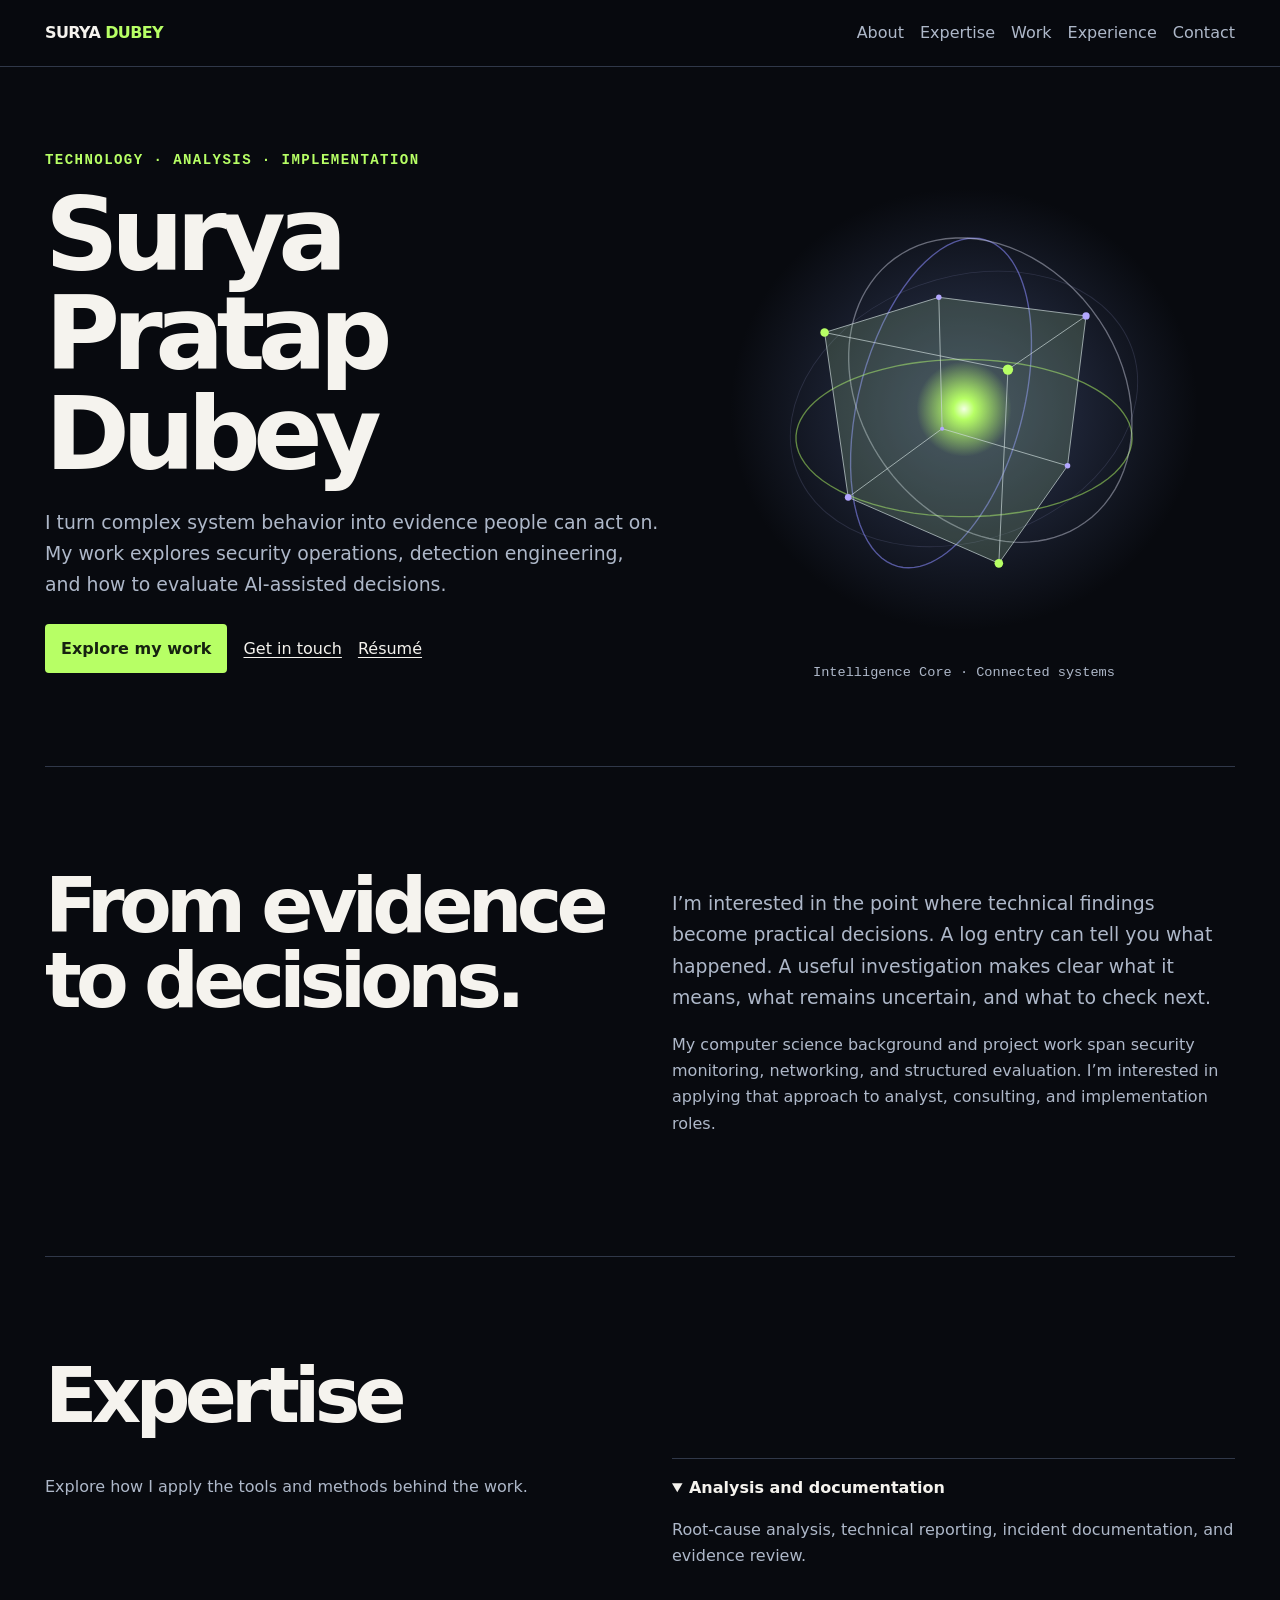
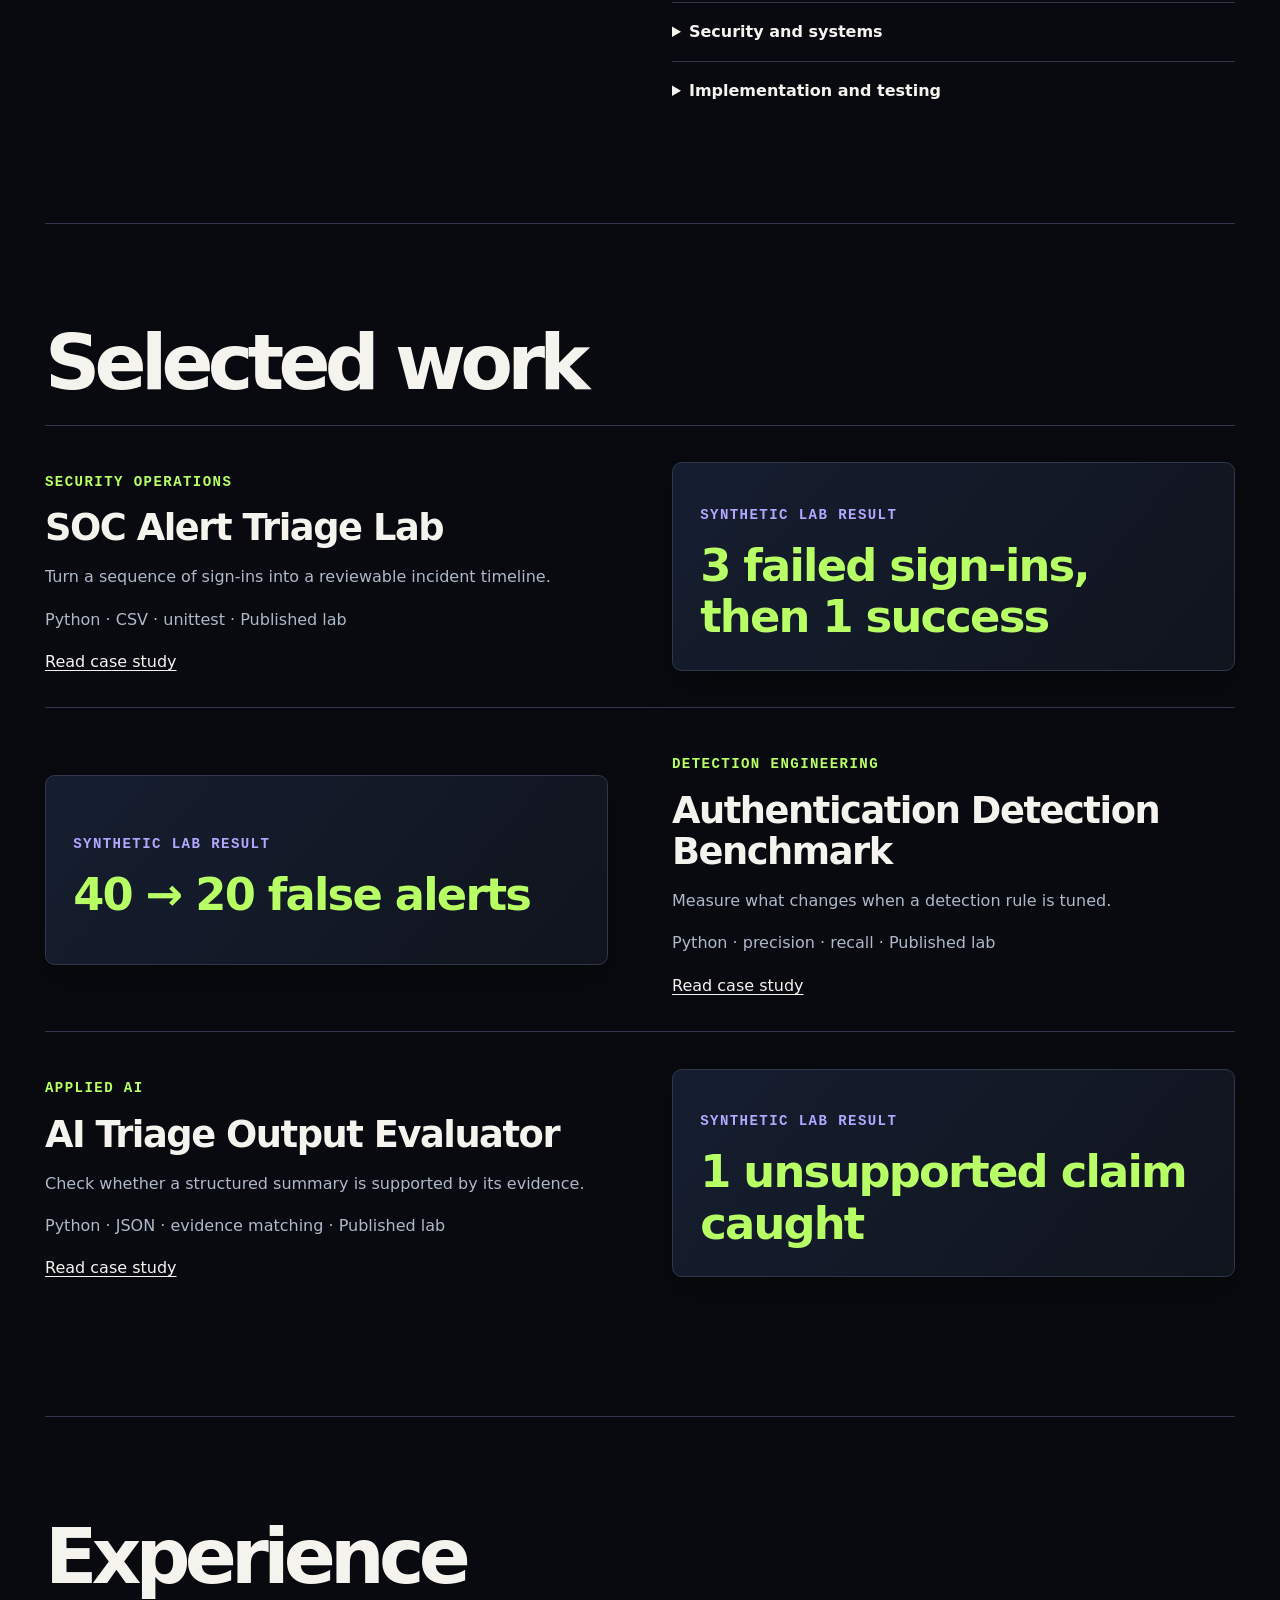
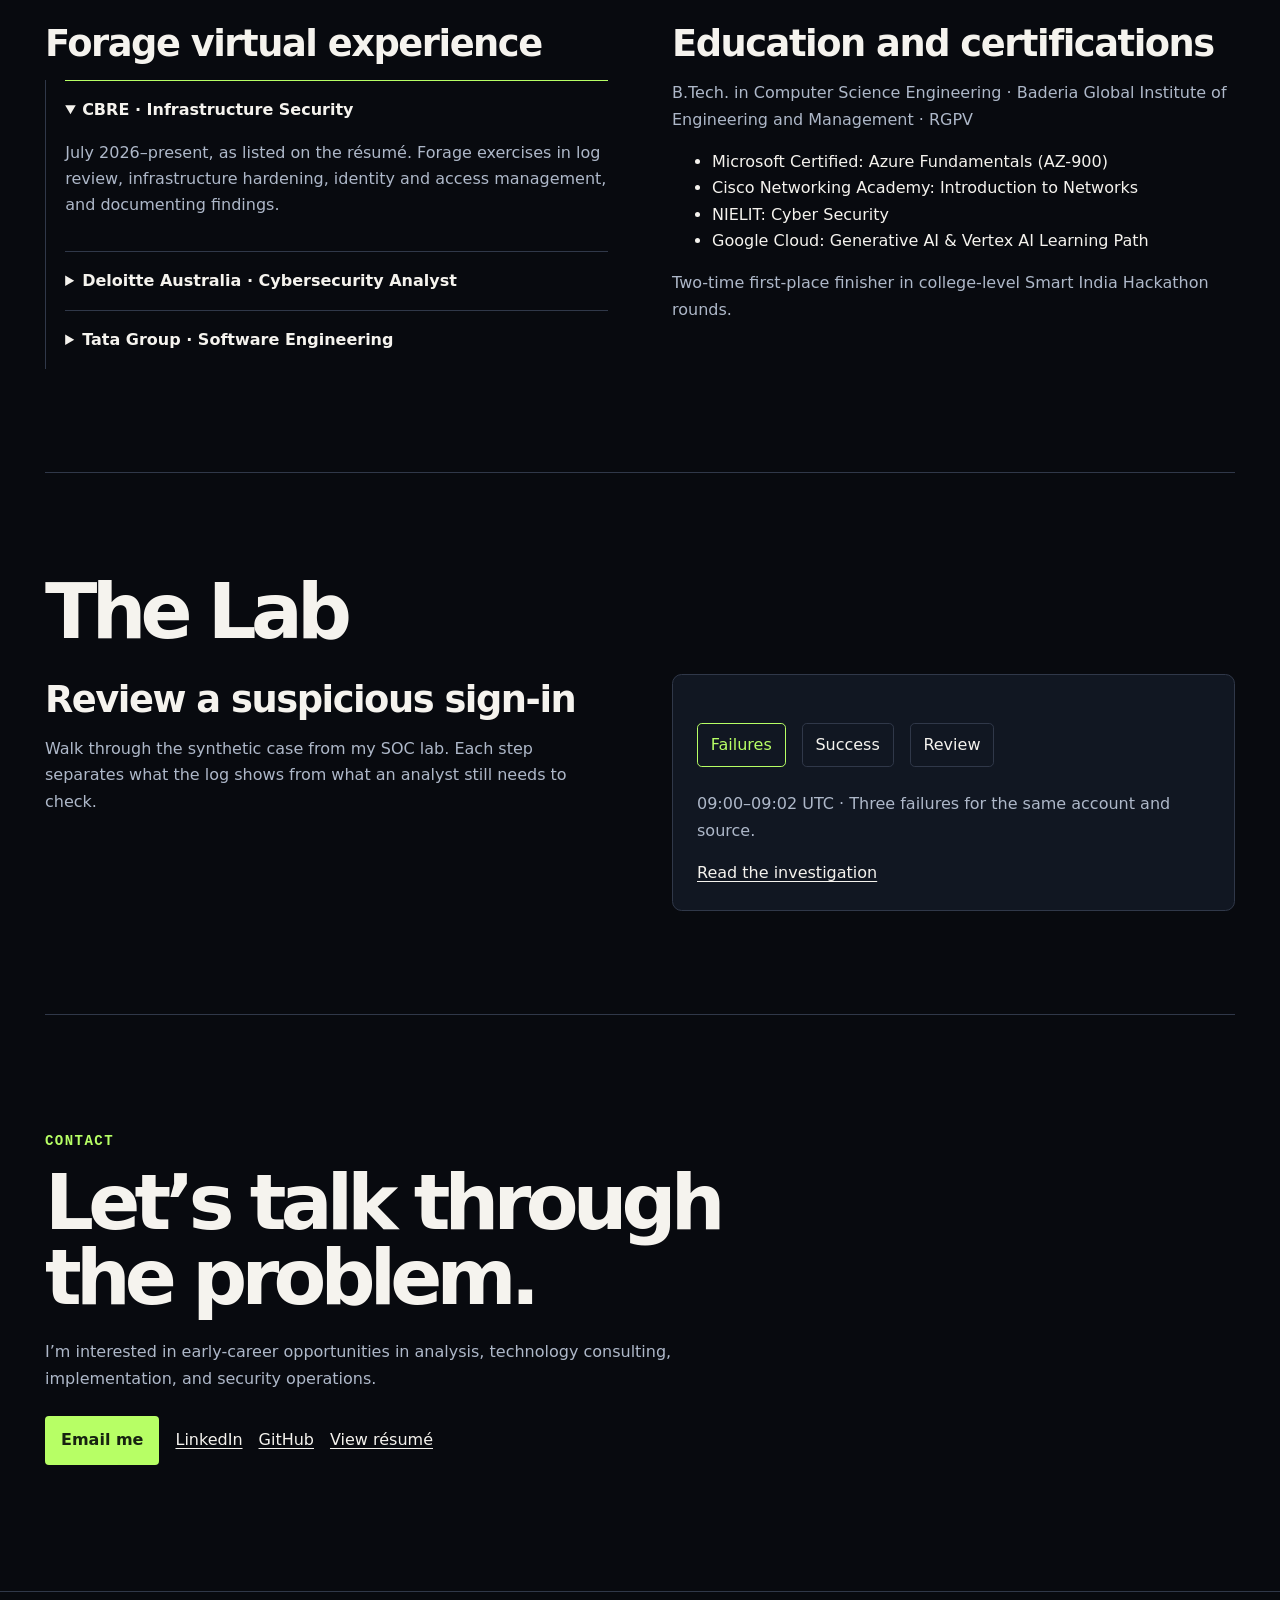
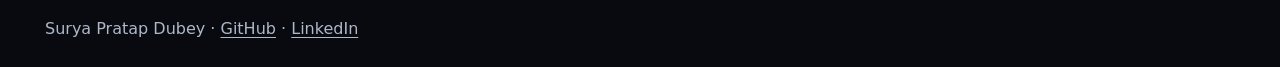
==== commit 961b807a: "Build Intelligence Core portfolio and project case studies" ====
--- a/docs/index.html
+++ b/docs/index.html
@@ -1,197 +1,7 @@
-<!doctype html>
-<html lang="en">
-<head>
-<meta charset="utf-8">
-<meta name="viewport" content="width=device-width,initial-scale=1">
-<meta name="description" content="Surya Pratap Dubey’s portfolio in security operations, detection engineering, and AI evaluation.">
-<title>Surya Pratap Dubey · Cybersecurity Portfolio</title>
-<style>
-:root{color-scheme:dark;--bg:#0b1020;--panel:#111a2d;--ink:#f4f5fa;--muted:#b5c1d8;--line:#2b3955;--mint:#a5f4cc;--lilac:#c5b3ff;--mono:ui-monospace,Consolas,monospace}
-*{box-sizing:border-box}body{margin:0;background:var(--bg);color:var(--ink);font:1rem/1.65 system-ui,sans-serif}a{color:inherit;text-underline-offset:.25em}a:hover{color:var(--mint)}button{font:inherit;color:inherit;cursor:pointer}a:focus-visible,button:focus-visible,summary:focus-visible{outline:2px solid var(--mint);outline-offset:5px}.wrap{width:min(1160px,calc(100% - 3rem));margin:auto}.site-header{border-bottom:1px solid var(--line)}nav,.nav-links,footer .wrap{display:flex;align-items:center;justify-content:space-between;gap:1rem;flex-wrap:wrap}nav{padding:1.2rem 0}nav a{text-decoration:none}.brand{display:flex;align-items:center;gap:.75rem;font-weight:750}.mark{display:grid;place-items:center;border:1px solid #608079;border-radius:8px;color:var(--mint);width:2.4rem;height:2.4rem;font:700 .9rem var(--mono)}.nav-links{gap:clamp(.8rem,3vw,2rem);color:var(--muted)}.hero-bg{background:radial-gradient(ellipse at 78% 38%,#20274a 0%,transparent 52%)}.hero{display:grid;grid-template-columns:1fr .92fr;gap:clamp(1.5rem,6vw,5rem);align-items:center;padding:clamp(3.5rem,8vw,7.5rem) 0}.eyebrow,.meta{font:600 .875rem/1.5 var(--mono);color:var(--mint);letter-spacing:.045em}h1,h2,h3,p{margin-top:0}h1{font-size:clamp(3.4rem,8vw,7.1rem);line-height:.9;letter-spacing:-.078em;margin-bottom:1.6rem}h1 span{color:var(--lilac)}h2{font-size:clamp(2rem,4.5vw,3.75rem);line-height:1.05;letter-spacing:-.05em;margin-bottom:1.5rem}h3{font-size:1.45rem;line-height:1.2;margin-bottom:.65rem}p,li{color:var(--muted)}.lede{max-width:34rem;font-size:1.15rem}.actions{display:flex;align-items:center;gap:1.25rem;flex-wrap:wrap;margin-top:1.8rem}.primary{display:inline-block;background:var(--mint);color:#0d2020;padding:.73rem 1.05rem;border-radius:.45rem;text-decoration:none;font-weight:750}.primary:hover{background:#d1ffe5;color:#0d2020}
-.investigation{border:1px solid var(--line);background:#111a2ce8;border-radius:1rem;overflow:hidden;margin:0}.case-head,.case-copy{padding:1rem 1.25rem}.case-head{display:flex;justify-content:space-between;gap:.7rem;flex-wrap:wrap;border-bottom:1px solid var(--line)}.case-head span:last-child{color:var(--muted)}.viewport{height:clamp(195px,29vw,310px);display:grid;place-items:center;overflow:hidden;perspective:690px;background:radial-gradient(ellipse,#283459 0%,#121b30 66%)}.scene{width:min(74%,310px);height:66%;position:relative;transform-style:preserve-3d;transform:rotateX(54deg) rotateZ(-24deg);transition:transform .35s ease}.plane,.layer{position:absolute;inset:0;border:1px solid #7e92c6;border-radius:14px;transform:translateZ(var(--z));display:flex;align-items:flex-end;padding:.7rem;background:#28385d44}.plane{--z:0px;background:repeating-linear-gradient(90deg,#91a7e923 0 1px,transparent 1px 25px),repeating-linear-gradient(0deg,#91a7e923 0 1px,transparent 1px 25px)}.layer{opacity:.62;font:700 .85rem var(--mono);color:var(--lilac)}.layer.active{opacity:1;border-color:var(--mint);background:#337e7054;color:var(--mint);box-shadow:0 0 34px #76efb62b}.layer:nth-child(2){--z:22px}.layer:nth-child(3){--z:54px}.layer:nth-child(4){--z:85px}
-.case-copy{border-top:1px solid var(--line)}.case-copy p{margin:.55rem 0 0;min-height:3.3em}.case-controls{display:flex;gap:.5rem;flex-wrap:wrap}.case-controls button{padding:.36rem .64rem;background:transparent;border:1px solid var(--line);border-radius:.4rem;font:600 .875rem/1.5 var(--mono)}.case-controls button[aria-pressed=true]{color:var(--mint);border-color:var(--mint)}
-.block{padding:clamp(2.8rem,6vw,5rem) 0;border-top:1px solid var(--line)}.projects{display:grid;grid-template-columns:repeat(2,minmax(0,1fr));gap:1.2rem}.card,.skill{background:var(--panel);border:1px solid var(--line);border-radius:.8rem;padding:clamp(1.1rem,3vw,1.8rem)}.feature{grid-column:1/-1;display:grid;grid-template-columns:1.1fr .9fr;gap:2rem;align-items:center}.card a{color:var(--mint);font-weight:650}.timeline{padding:0;list-style:none;margin:0}.timeline li{padding:.55rem 0;border-bottom:1px solid var(--line)}.timeline time{color:var(--lilac);font:600 .9rem var(--mono);margin-right:1rem}.timeline li:last-child{border-bottom:0}details{margin:1rem 0;border-top:1px solid var(--line);padding-top:.7rem}summary{cursor:pointer;color:var(--ink);font-weight:600}details p{margin:.6rem 0 0}.result{color:var(--lilac);font:700 clamp(1.2rem,3vw,1.75rem)/1.3 var(--mono);margin:.9rem 0}.background{display:grid;grid-template-columns:1.2fr .8fr;gap:clamp(2rem,7vw,5rem)}.entry{border-top:1px solid var(--line);padding:1rem 0}.entry p:last-child,.skill p:last-child{margin-bottom:0}.skills{display:grid;grid-template-columns:repeat(3,minmax(0,1fr));gap:1rem}.skill h3{font-size:1.1rem}footer{border-top:1px solid var(--line);color:var(--muted)}footer .wrap{padding:1.5rem 0}
-@media(max-width:790px){.hero,.feature,.background{grid-template-columns:1fr}.skills{grid-template-columns:repeat(2,minmax(0,1fr))}}
-@media(max-width:540px){.wrap{width:calc(100% - 2rem)}.projects,.skills{grid-template-columns:1fr}.nav-links{width:100%}h1{font-size:clamp(3.1rem,13vw,4.5rem)}}
-@media(prefers-reduced-motion:reduce){*,*::before,*::after{transition:none!important}}
-
-:root{color-scheme:light;--bg:#eeeae0;--panel:#f9f6eb;--ink:#222b20;--muted:#4d5647;--line:#b9c0ad;--mint:#344d36;--lilac:#49634a}
-.site-header{background:#f5f1e7}.mark{background:#2b4230;color:#f1f3df;border:none;border-radius:50%}
-.hero-bg{background:radial-gradient(ellipse at 77% 33%,#c1d0a8,transparent 63%),linear-gradient(145deg,#e8ebd9,#f3ebdc)}
-.hero{min-height:min(740px,88svh);grid-template-columns:1fr 1fr}
-h1{font:normal clamp(3.6rem,8vw,7.5rem)/.87 Georgia,serif;letter-spacing:-.07em}h1 span{font-style:italic}
-.primary{background:#304731;color:#fffdf4;border-radius:99px;padding:.8rem 1.35rem}.primary:hover{background:#47634a;color:white}
-.investigation{border-radius:1.65rem;background:#f1f2e3;border-color:#aab697;box-shadow:0 24px 65px #2e42202b}
-.viewport{height:clamp(240px,35vw,415px);display:block;background:radial-gradient(ellipse at 45% 35%,#e5ebce 0%,#a3b583 90%);position:relative}
-#sculpture{width:100%;height:100%;display:block}.case-copy{background:#f1f2e3}
-.case-controls button{border-radius:99px}.case-controls button[aria-pressed=true]{background:#334b35;color:white}
-h2{font-family:Georgia,serif;font-weight:normal}.card,.skill{border-radius:1.35rem}.card{box-shadow:0 12px 26px #3f44200d}.feature{background:#dce6cb}.projects>.card:nth-child(3){background:#e6e8d6}
-@media(max-width:790px){.hero{grid-template-columns:1fr;min-height:0}}
-</style>
-</head>
-<body>
-<header class="site-header"><nav class="wrap" aria-label="Main navigation"><a class="brand" href="#top"><span class="mark" aria-hidden="true">SD</span>Surya Pratap Dubey</a><div class="nav-links"><a href="#projects">Projects</a><a href="#experience">Experience</a><a href="#skills">Skills</a><a href="https://github.com/avidubey06">GitHub</a></div></nav></header>
-<main id="top">
-<div class="hero-bg"><section class="hero wrap" aria-labelledby="name">
-<div><p class="eyebrow">Security operations / Detection engineering / Applied AI</p><h1 id="name">Surya Pratap<br><span>Dubey</span></h1><p class="lede">I work with security logs, test detection rules, and evaluate how accurately AI summaries reflect the evidence.</p><div class="actions"><a class="primary" href="#projects">Explore my work</a><a href="https://github.com/avidubey06">View GitHub</a></div></div>
-<figure class="investigation"><figcaption class="case-head"><span class="meta">LOGIN INVESTIGATION</span><span class="meta">Synthetic case</span></figcaption>
-<div class="viewport" aria-hidden="true"><canvas id="sculpture"></canvas></div>
-<div class="case-copy"><div class="case-controls" role="group" aria-label="Choose an investigation stage"><button type="button" aria-pressed="true">Failures</button><button type="button" aria-pressed="false">Success</button><button type="button" aria-pressed="false">Review</button></div><p aria-live="polite" id="case-result">09:00–09:02 UTC. Three failed sign-ins for the same account and source.</p></div></figure>
-</section></div>
-<section class="block wrap" id="projects" aria-labelledby="project-title"><h2 id="project-title">Selected projects</h2><div class="projects">
-<article class="card feature"><div><p class="meta">PYTHON / INCIDENT TRIAGE</p><h3>SOC Alert Triage Lab</h3><p>Correlates failed sign-ins and a subsequent success, then exports the evidence an analyst needs to review the alert.</p><a href="https://github.com/avidubey06/soc-alert-triage-lab">Read the case and source code</a></div><div><ol class="timeline"><li><time>09:00–09:02</time>Three failed attempts</li><li><time>09:04</time>Successful sign-in</li></ol><details><summary>Why keep the alert open?</summary><p>The pattern could indicate suspicious access or simple password typos. Check MFA, device context, and post-login activity before deciding whether to escalate.</p></details></div></article>
-<article class="card"><p class="meta">DETECTION ENGINEERING</p><h3>Authentication Detection Benchmark</h3><p class="result">40 to 20 false alerts</p><p>Compared 12 rule settings across 480 synthetic cases. On the holdout split, recall went from 35.8% to 60%.</p><details><summary>What did the rule miss?</summary><p>Both settings missed cases spread across source addresses. The rule groups by account and source, so activity split across addresses stays in separate groups.</p></details><a href="https://github.com/avidubey06/soc-alert-triage-lab/blob/main/benchmarks/README.md#detection-engineering-benchmark">Review the benchmark</a></article>
-<article class="card"><p class="meta">APPLIED AI / EVALUATION</p><h3>AI Triage Output Evaluator</h3><p class="result">Severity · Evidence · Coverage</p><p>Scores structured summaries against labeled evidence. Handwritten examples demonstrate the evaluator, and it also accepts model-generated JSON.</p><details><summary>See an unsupported claim</summary><p>A fixture claimed MFA was bypassed. The source recorded MFA status as unknown, so the evaluator flagged the claim as unsupported.</p></details><a href="https://github.com/avidubey06/soc-alert-triage-lab/blob/main/benchmarks/README.md#ai-triage-output-evaluation">Explore the evaluator</a></article>
-</div></section>
-<section class="block wrap" id="experience" aria-labelledby="experience-title"><h2 id="experience-title">Experience and education</h2><div class="background"><div>
-<h3>Forage virtual experience</h3>
-<div class="entry"><strong>Deloitte Australia · Cybersecurity</strong><p>Reviewed simulated incidents, identified indicators in logs, and documented findings and remediation steps.</p></div>
-<div class="entry"><strong>CBRE · Infrastructure Security</strong><p>Practice in event monitoring, vulnerability assessment, identity and access management, and infrastructure hardening.</p></div>
-<div class="entry"><strong>Tata Group · Software Engineering</strong><p>Software engineering exercises in debugging, validation, testing, and technical documentation.</p></div>
-</div><div><h3>Education</h3><p>B.Tech. in Computer Science Engineering<br>Baderia Global Institute of Engineering and Management · RGPV</p><h3>Certifications and training</h3><ul><li>Microsoft Certified: Azure Fundamentals (AZ-900)</li><li>Cisco Networking Academy: Introduction to Networks</li><li>NIELIT: Cyber Security</li><li>Google Cloud: Generative AI &amp; Vertex AI Learning Path</li></ul><p>Two-time first-place finisher in college-level Smart India Hackathon rounds.</p></div></div></section>
-<section class="block wrap" id="skills" aria-labelledby="skills-title"><h2 id="skills-title">Skills and tools</h2><div class="skills">
-<div class="skill"><h3>Security operations</h3><p>Log analysis, SIEM monitoring, alert triage, incident documentation</p></div>
-<div class="skill"><h3>Security tooling</h3><p>Splunk and SPL, Wireshark, Nessus, Microsoft Sentinel fundamentals</p></div>
-<div class="skill"><h3>Systems, cloud, and networking</h3><p>Python, Linux, Windows, Azure fundamentals, Packet Tracer, VLANs, OSPF, and DNS</p></div>
-</div></section>
-</main>
-<footer><div class="wrap"><span>Surya Pratap Dubey</span><a href="https://github.com/avidubey06">github.com/avidubey06</a></div></footer>
-<script>
-const stageCopy = [
-  "09:00–09:02 UTC. Three failed sign-ins for the same account and source.",
-  "09:04 UTC. The same account and source record a successful sign-in.",
-  "Keep the alert open. Check MFA, the device, and activity after the successful login."
-];
-const stageButtons = document.querySelectorAll(".case-controls button");
-const result = document.getElementById("case-result");
-stageButtons.forEach((button, index) => {
-  button.addEventListener("click", () => {
-    stageButtons.forEach((control, current) => {
-      control.setAttribute("aria-pressed", String(current === index));
-    });
-    result.textContent = stageCopy[index];
-  });
-});
-
-const canvas = document.getElementById("sculpture");
-const context = canvas.getContext("2d");
-if (context) {
-  const motion = matchMedia("(prefers-reduced-motion: reduce)");
-  const view = canvas.parentElement;
-  const tau = 2 * Math.PI;
-  const rings = 64;
-  const sides = 24;
-  let targetX = 0, targetY = 0, tiltX = 0, tiltY = 0;
-  let width = 0, height = 0, frame = 0, visible = true;
-  const mesh = [];
-  for (let i = 0; i < rings; i++) {
-    const u = tau * i / rings;
-    for (let j = 0; j < sides; j++) {
-      const v = tau * j / sides;
-      const radius = 1.16 + .14 * Math.cos(3 * u);
-      const tube = .43 + .12 * Math.sin(3 * u + .6);
-      const span = radius + tube * Math.cos(v);
-      mesh.push([span * Math.cos(u), span * Math.sin(u), tube * Math.sin(v) + .25 * Math.sin(3 * u)]);
-    }
-  }
-  function draw(time) {
-    context.clearRect(0, 0, width, height);
-    const angle = motion.matches ? 0 : time * .00027;
-    tiltX += (targetX - tiltX) * .08;
-    tiltY += (targetY - tiltY) * .08;
-    const ax = .72 + tiltY, ay = .3 + tiltX, az = angle + .35;
-    const scale = Math.min(width, height) * .274;
-    const points = mesh.map(([x, y, z]) => {
-      const rx = x * Math.cos(az) - y * Math.sin(az);
-      const ry = x * Math.sin(az) + y * Math.cos(az);
-      const py = ry * Math.cos(ax) - z * Math.sin(ax);
-      const pz = ry * Math.sin(ax) + z * Math.cos(ax);
-      return [rx * Math.cos(ay) + pz * Math.sin(ay), py, pz * Math.cos(ay) - rx * Math.sin(ay)];
-    });
-    const shadow = context.createRadialGradient(width * .5, height * .89, 0, width * .5, height * .89, scale * 1.5);
-    shadow.addColorStop(0, "#29391952");
-    shadow.addColorStop(1, "#29391900");
-    context.save();
-    context.translate(0, height * .89);
-    context.scale(1, .25);
-    context.translate(0, -height * .89);
-    context.fillStyle = shadow;
-    context.fillRect(0, 0, width, height * 2);
-    context.restore();
-    const faces = [];
-    const point = (i, j) => points[(i % rings) * sides + j % sides];
-    for (let i = 0; i < rings; i++) {
-      for (let j = 0; j < sides; j++) {
-        const a = point(i, j), b = point(i + 1, j), c = point(i + 1, j + 1), d = point(i, j + 1);
-        const [ux, uy, uz] = b.map((n, k) => n - a[k]);
-        const [vx, vy, vz] = d.map((n, k) => n - a[k]);
-        const nx = uy * vz - uz * vy, ny = uz * vx - ux * vz, nz = ux * vy - uy * vx;
-        const light = Math.max(0, (-.42 * nx - .53 * ny + .74 * nz) / Math.hypot(nx, ny, nz));
-        faces.push({ corners: [a, b, c, d], depth: (a[2] + b[2] + c[2] + d[2]) / 4, light });
-      }
-    }
-    faces.sort((a, b) => a.depth - b.depth);
-    for (const { corners, light } of faces) {
-      context.beginPath();
-      for (const [x, y, z] of corners) {
-        const perspective = 5.8 / (5.8 - z);
-        context.lineTo(width / 2 + x * scale * perspective, height * .48 + y * scale * perspective);
-      }
-      context.closePath();
-      const color = "hsl(" + (94 - light * 27) + " 29% " + (24 + 54 * light) + "%)";
-      context.fillStyle = context.strokeStyle = color;
-      context.lineWidth = .85;
-      context.fill();
-      context.stroke();
-    }
-    for (const [x, y, size] of [[.18,.27,.075],[.83,.63,.105],[.72,.16,.045]]) {
-      const px = width * x, py = height * y, r = scale * size * 2;
-      const gradient = context.createRadialGradient(px-r*.35, py-r*.4, 0, px, py, r);
-      gradient.addColorStop(0,"#f5efd2");
-      gradient.addColorStop(.55,"#b2ba89");
-      gradient.addColorStop(1,"#5d7047");
-      context.beginPath();
-      context.arc(px, py, r, 0, tau);
-      context.fillStyle = gradient;
-      context.fill();
-    }
-  }
-  function render(time) {
-    frame = 0;
-    draw(time);
-    if (visible && !motion.matches) frame = requestAnimationFrame(render);
-  }
-  function refresh() {
-    if (!frame) frame = requestAnimationFrame(render);
-  }
-  function resize() {
-    const bounds = canvas.getBoundingClientRect();
-    const density = Math.min(devicePixelRatio || 1, 2);
-    width = bounds.width;
-    height = bounds.height;
-    canvas.width = Math.round(width * density);
-    canvas.height = Math.round(height * density);
-    context.setTransform(density, 0, 0, density, 0, 0);
-    refresh();
-  }
-  new ResizeObserver(resize).observe(canvas);
-  new IntersectionObserver(([entry]) => {
-    visible = entry.isIntersecting;
-    if (visible) refresh();
-    else { cancelAnimationFrame(frame); frame = 0; }
-  }).observe(view);
-  motion.addEventListener("change", () => {
-    if (motion.matches) targetX = targetY = tiltX = tiltY = 0;
-    refresh();
-  });
-  view.addEventListener("pointermove", event => {
-    if (motion.matches || event.pointerType !== "mouse") return;
-    const bounds = view.getBoundingClientRect();
-    targetX = ((event.clientX - bounds.left) / bounds.width - .5) * .95;
-    targetY = ((event.clientY - bounds.top) / bounds.height - .5) * .75;
-  });
-  view.addEventListener("pointerleave", () => { targetX = targetY = 0; });
-}
-</script>
-</body>
-</html>
+<!doctype html><html lang="en"><head><meta charset="utf-8"><meta name="viewport" content="width=device-width,initial-scale=1"><title>Surya Pratap Dubey | Technology & Analysis</title><meta name="description" content="Portfolio of Surya Pratap Dubey. Explore security operations, detection engineering, applied AI, and technology implementation."><link rel="canonical" href="https://avidubey06.github.io/avidubey06/"><meta property="og:title" content="Surya Pratap Dubey | Technology & Analysis"><meta property="og:description" content="Portfolio of Surya Pratap Dubey. Explore security operations, detection engineering, applied AI, and technology implementation."><meta property="og:url" content="https://avidubey06.github.io/avidubey06/"><link rel="stylesheet" href="portfolio.css"></head><body><header class="top"><nav class="wrap" aria-label="Main navigation"><a class="brand" href="./">SURYA <span>DUBEY</span></a><div class="links"><a href="./#about">About</a><a href="./#expertise">Expertise</a><a href="./#work">Work</a><a href="./#experience">Experience</a><a href="./#contact">Contact</a></div></nav></header><main id="home"><section class="hero wrap"><div><p class="k">Technology · Analysis · Implementation</p><h1>Surya Pratap<br>Dubey</h1><p class="lede">I turn complex system behavior into evidence people can act on. My work explores security operations, detection engineering, and how to evaluate AI-assisted decisions.</p><div class="actions"><a class="button" href="#work">Explore my work</a><a href="#contact">Get in touch</a><a href="resume.html">Résumé</a></div></div><figure class="core"><div class="stage"><canvas id="core" aria-hidden="true"></canvas></div><figcaption>Intelligence Core · <span id="core-state">Connected systems</span></figcaption></figure></section>
+<section class="block wrap" id="about"><div class="split"><h2>From evidence<br>to decisions.</h2><div><p class="lede">I’m interested in the point where technical findings become practical decisions. A log entry can tell you what happened. A useful investigation makes clear what it means, what remains uncertain, and what to check next.</p><p>My computer science background and project work span security monitoring, networking, and structured evaluation. I’m interested in applying that approach to analyst, consulting, and implementation roles.</p></div></div></section>
+<section class="block wrap" id="expertise"><h2>Expertise</h2><div class="split"><p>Explore how I apply the tools and methods behind the work.</p><div><details open data-core="Evidence"><summary>Analysis and documentation</summary><p>Root-cause analysis, technical reporting, incident documentation, and evidence review.</p></details><details data-core="Security operations"><summary>Security and systems</summary><p>Splunk and SPL, Wireshark, Linux, Windows, Nessus, and Microsoft Sentinel fundamentals.</p></details><details data-core="Connected infrastructure"><summary>Implementation and testing</summary><p>Python, PowerShell, Azure fundamentals, and Packet Tracer. Used Python for log correlation and reproducible benchmark runs.</p></details></div></div></section>
+<section class="block wrap" id="work"><h2>Selected work</h2><article class="project"><div><p class="k">Security operations</p><h3>SOC Alert Triage Lab</h3><p>Turn a sequence of sign-ins into a reviewable incident timeline.</p><p>Python · CSV · unittest · Published lab</p><a href="soc-triage.html">Read case study</a></div><div class="preview"><p class="k">Synthetic lab result</p><strong>3 failed sign-ins, then 1 success</strong></div></article><article class="project"><div><p class="k">Detection engineering</p><h3>Authentication Detection Benchmark</h3><p>Measure what changes when a detection rule is tuned.</p><p>Python · precision · recall · Published lab</p><a href="detection.html">Read case study</a></div><div class="preview"><p class="k">Synthetic lab result</p><strong>40 → 20 false alerts</strong></div></article><article class="project"><div><p class="k">Applied AI</p><h3>AI Triage Output Evaluator</h3><p>Check whether a structured summary is supported by its evidence.</p><p>Python · JSON · evidence matching · Published lab</p><a href="ai-evaluation.html">Read case study</a></div><div class="preview"><p class="k">Synthetic lab result</p><strong>1 unsupported claim caught</strong></div></article></section>
+<section class="block wrap" id="experience"><h2>Experience</h2><div class="split"><div><h3>Forage virtual experience</h3><div class="timeline"><details open><summary>CBRE · Infrastructure Security</summary><p>July 2026–present, as listed on the résumé. Forage exercises in log review, infrastructure hardening, identity and access management, and documenting findings.</p></details><details><summary>Deloitte Australia · Cybersecurity Analyst</summary><p>June–July 2025. Reviewed simulated cybersecurity incidents, identified indicators in logs, and developed remediation recommendations.</p></details><details><summary>Tata Group · Software Engineering</summary><p>March–April 2024. Practiced debugging, testing, and technical documentation in a simulated engineering environment.</p></details></div></div><div><h3>Education and certifications</h3><p>B.Tech. in Computer Science Engineering · Baderia Global Institute of Engineering and Management · RGPV</p><ul><li>Microsoft Certified: Azure Fundamentals (AZ-900)</li><li>Cisco Networking Academy: Introduction to Networks</li><li>NIELIT: Cyber Security</li><li>Google Cloud: Generative AI &amp; Vertex AI Learning Path</li></ul><p>Two-time first-place finisher in college-level Smart India Hackathon rounds.</p></div></div></section>
+<section class="block wrap" id="lab"><h2>The Lab</h2><div class="split"><div><h3>Review a suspicious sign-in</h3><p>Walk through the synthetic case from my SOC lab. Each step separates what the log shows from what an analyst still needs to check.</p></div><div class="lab"><div class="actions" role="group" aria-label="Case stages"><button data-step="0" aria-pressed="true">Failures</button><button data-step="1" aria-pressed="false">Success</button><button data-step="2" aria-pressed="false">Review</button></div><p id="evidence" aria-live="polite">09:00–09:02 UTC · Three failures for the same account and source.</p><a href="soc-triage.html">Read the investigation</a></div></div></section>
+<section class="block wrap" id="contact"><p class="k">Contact</p><h2>Let’s talk through<br>the problem.</h2><p>I’m interested in early-career opportunities in analysis, technology consulting, implementation, and security operations.</p><div class="actions"><a class="button" href="mailto:avidubey06@gmail.com">Email me</a><a href="https://www.linkedin.com/in/surya-pratap-dubey-7ba104142/">LinkedIn</a><a href="https://github.com/avidubey06">GitHub</a><a href="resume.html">View résumé</a></div></section></main><script src="portfolio.js" defer></script><footer><div class="wrap">Surya Pratap Dubey · <a href="https://github.com/avidubey06">GitHub</a> · <a href="https://www.linkedin.com/in/surya-pratap-dubey-7ba104142/">LinkedIn</a></div></footer></body></html>
--- a/docs/portfolio.css
+++ b/docs/portfolio.css
@@ -0,0 +1 @@
+:root{color-scheme:dark;--bg:#080a0f;--ink:#f5f3ee;--sub:#aeb8c9;--green:#b7ff65;--line:#303849;--surface:#111722;--purple:#b3a7ff}*{box-sizing:border-box}html{scroll-behavior:smooth;scroll-padding-top:5rem}body{margin:0;background:var(--bg);color:var(--ink);font:16px/1.65 Inter,system-ui,sans-serif}a{color:inherit;text-underline-offset:.2em}a:hover{color:var(--green)}:focus-visible{outline:2px solid var(--green);outline-offset:4px}.wrap{width:min(1190px,calc(100% - 3rem));margin:auto}.top{position:sticky;top:0;z-index:5;background:#080a0feF;border-bottom:1px solid var(--line)}nav,.links,.actions{display:flex;align-items:center;gap:1rem;flex-wrap:wrap}nav{min-height:66px;justify-content:space-between}.links a,.brand{text-decoration:none}.links a{color:var(--sub)}.links a[aria-current]{color:var(--green)}.brand{font-weight:850;letter-spacing:-.04em}.brand span,.k{color:var(--green)}.k{font:600 .88rem/1.5 ui-monospace,monospace;letter-spacing:.1em;text-transform:uppercase}.hero{min-height:calc(85svh - 66px);display:grid;grid-template-columns:1fr .88fr;align-items:center;gap:2rem;padding:4rem 0}.hero h1,h2,.case h1{font-weight:720;letter-spacing:-.075em;line-height:.97;margin:0 0 1.5rem}.hero h1,.case h1{font-size:clamp(3.5rem,8vw,7.8rem)}h2{font-size:clamp(2.65rem,6vw,5.2rem)}h3{font-size:clamp(1.4rem,3vw,2.3rem);line-height:1.12;letter-spacing:-.04em;margin:.3rem 0 1rem}p{color:var(--sub);max-width:68ch}.lede{font-size:1.18rem}.actions{margin:1.5rem 0}.button{display:inline-block;border-radius:.25rem;background:var(--green);color:#172310;padding:.7rem 1rem;font-weight:750;text-decoration:none}.button:hover{background:#d1ffab;color:#172310}.core{margin:0;position:relative;min-width:0}.stage{height:clamp(270px,40vw,530px);background:radial-gradient(ellipse at 50% 50%,#303a57,transparent 61%);position:relative}.stage:before{content:'';position:absolute;inset:17%;border:1px solid #7b7caa3b;border-radius:50%;transform:rotate(-20deg) scaleY(.78)}canvas{position:relative;display:block;width:100%;height:100%}.stage:not(.rendered):after{content:'';position:absolute;inset:22% 26%;background:radial-gradient(circle at 37% 28%,#c6ff96,#566a8c 53%,#23283b 75%);clip-path:polygon(50% 0,96% 24%,96% 76%,50% 100%,4% 76%,4% 24%)}figcaption{font: .85rem ui-monospace,monospace;color:var(--sub);text-align:center}.block{border-top:1px solid var(--line);padding:clamp(3rem,8vw,7rem) 0}.split,.project{display:grid;grid-template-columns:1fr 1fr;gap:clamp(1.5rem,5vw,5rem);align-items:start}.project{padding:2rem 0;border-top:1px solid var(--line);align-items:center}.project:nth-of-type(even) .preview{order:-1}.preview{min-height:190px;display:grid;align-content:center;padding:1.7rem;background:linear-gradient(130deg,#151e30,#10141d);border:1px solid var(--line);border-radius:.6rem;box-shadow:0 1rem 2rem #0004}.preview strong{color:var(--green);font-size:clamp(1.45rem,4vw,2.8rem);letter-spacing:-.04em;line-height:1.15}.preview .k{color:var(--purple)}details{border-top:1px solid var(--line);padding:1rem 0}summary{cursor:pointer;font-weight:700}.timeline{border-left:1px solid var(--line);padding-left:1.2rem}.timeline details[open]{border-color:var(--green)}button,select{font:inherit;color:inherit;background:var(--surface);border:1px solid var(--line);padding:.5rem .8rem;border-radius:.3rem}button{cursor:pointer}button[aria-pressed=true]{border-color:var(--green);color:var(--green)}.lab{padding:1.5rem;background:var(--surface);border:1px solid var(--line);border-radius:.6rem}.case{padding:4rem 0}.case article{max-width:740px}.case h2{font-size:2.2rem}.case article section{margin:2.5rem 0}footer{border-top:1px solid var(--line);padding:1.5rem 0;color:var(--sub)}[hidden]{display:none!important}@media(max-width:760px){.hero,.split,.project{grid-template-columns:1fr}.hero{padding:3rem 0;gap:0}.project:nth-of-type(even) .preview{order:0}.wrap{width:calc(100% - 2rem)}.links{gap:.6rem;font-size:.9rem}nav{padding:.7rem 0}.hero h1,.case h1{font-size:clamp(3rem,12vw,5rem)}}@media(prefers-reduced-motion:reduce){html{scroll-behavior:auto}}@media print{.top,footer,.actions{display:none}body{background:#fff;color:#111}p{color:#222}}
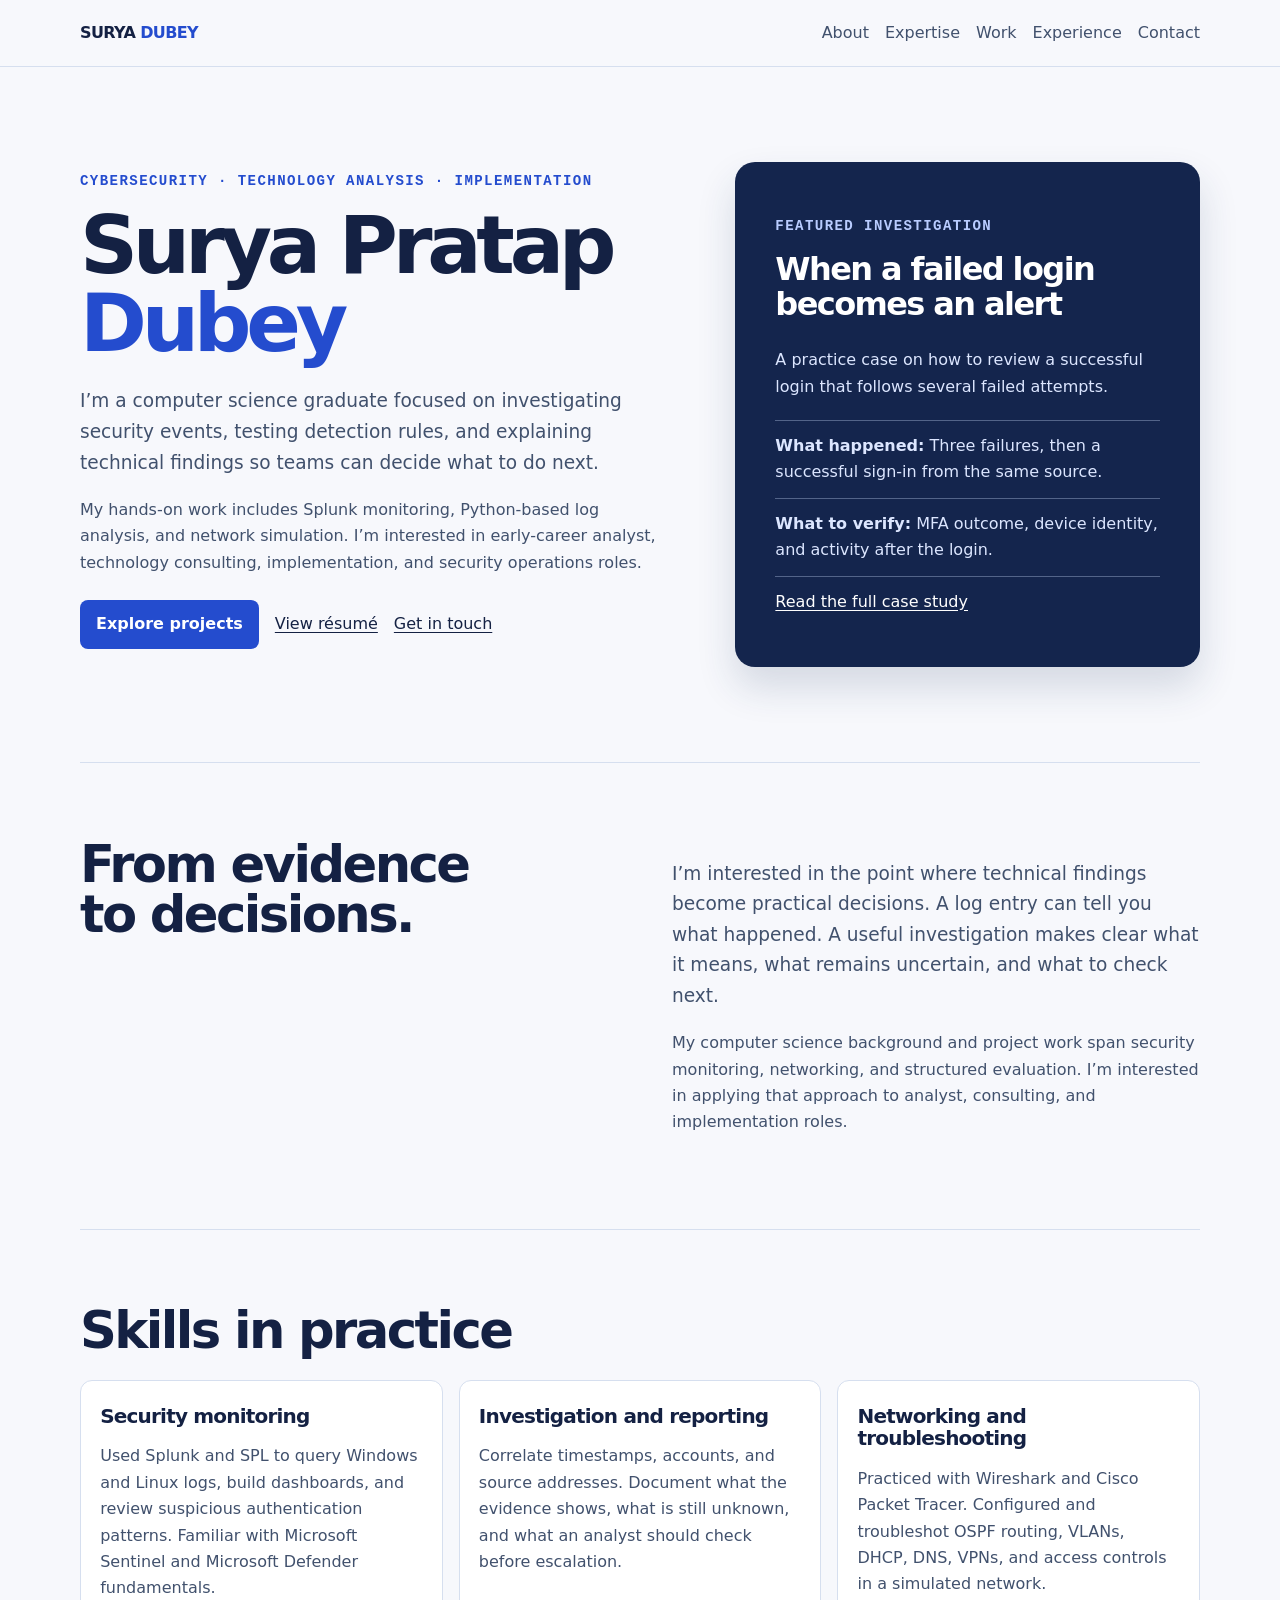
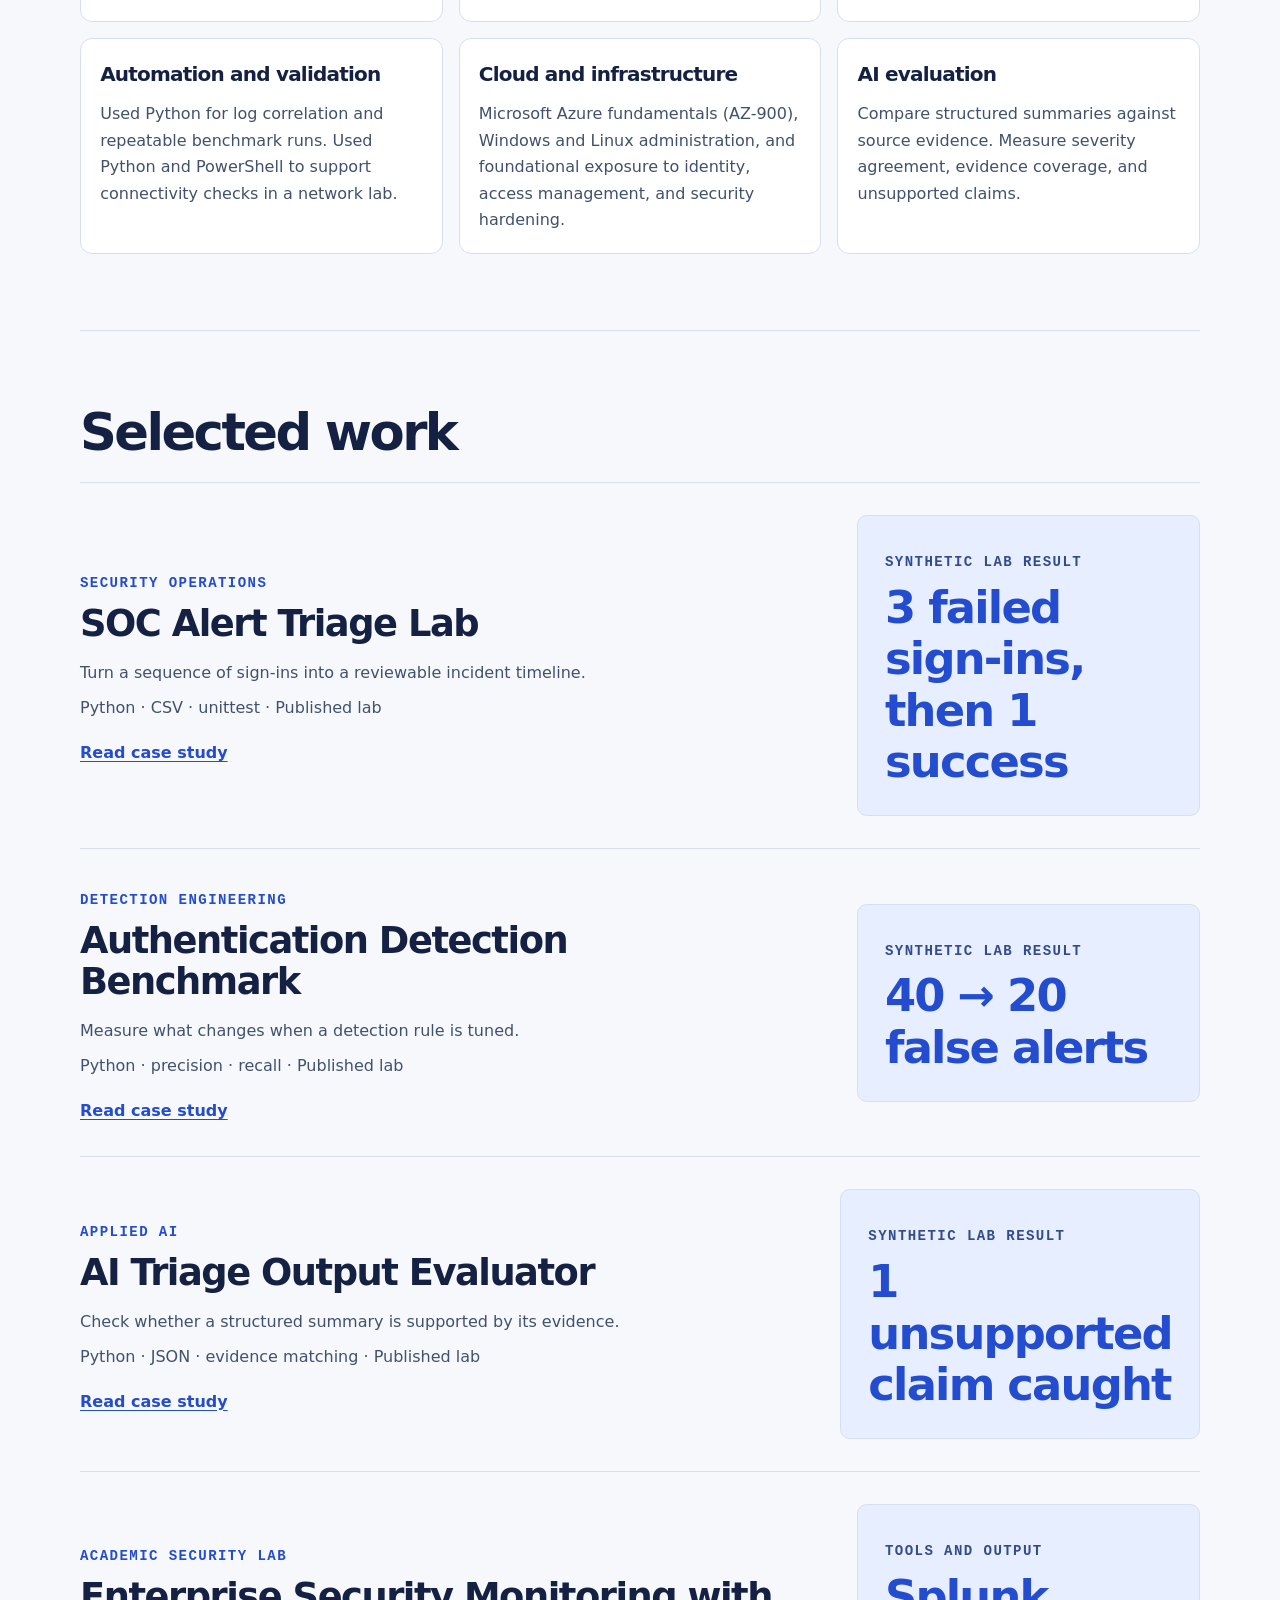
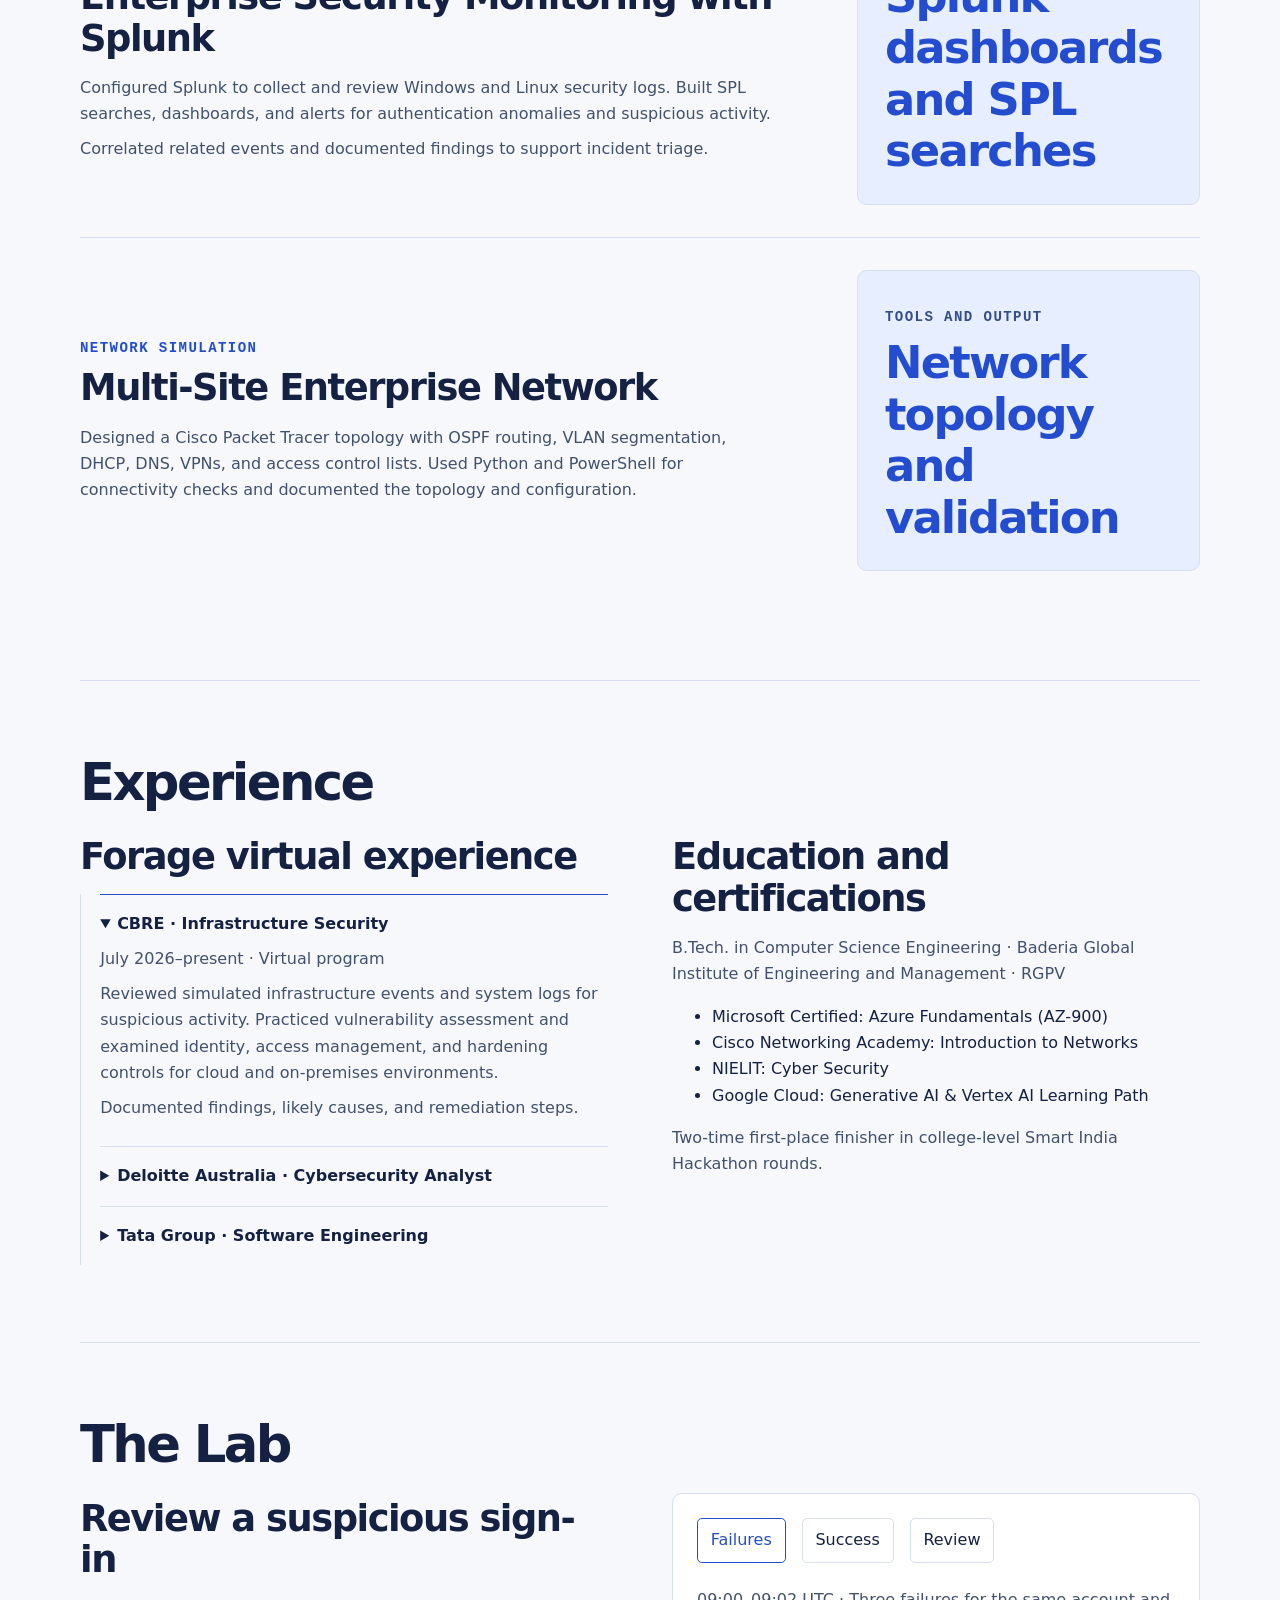
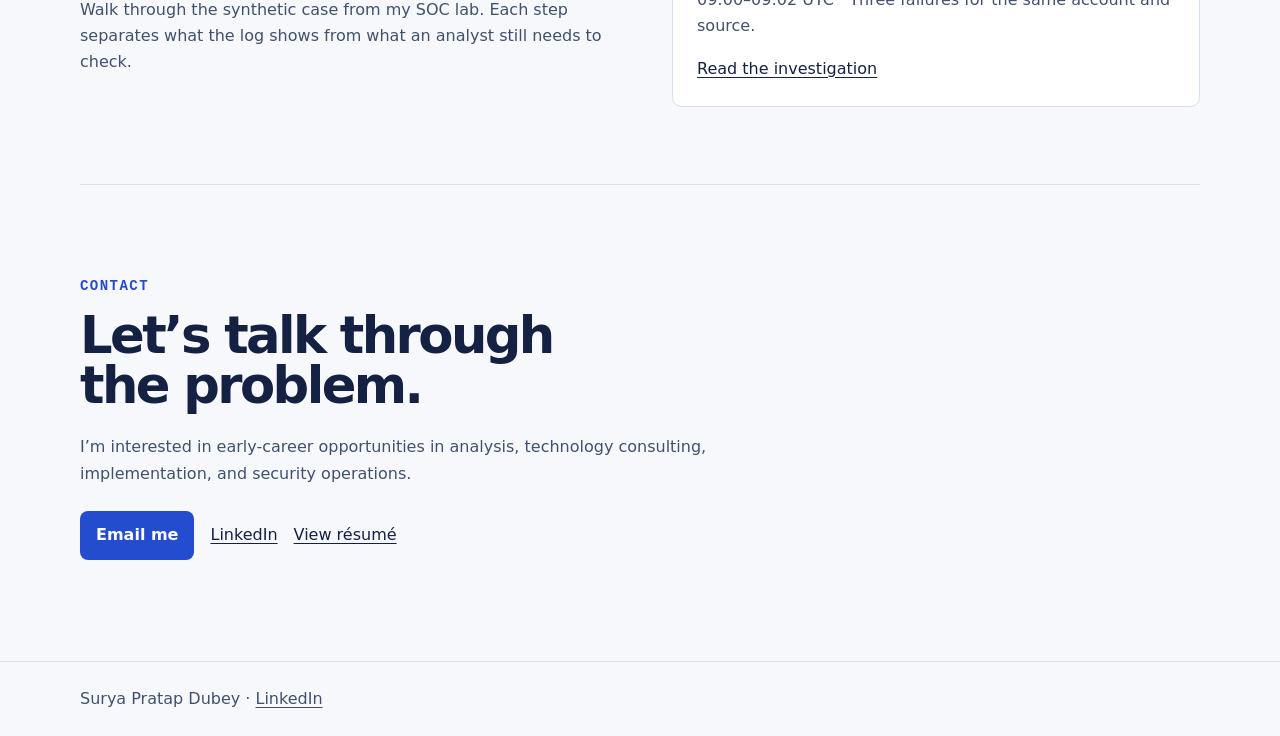
==== commit b172a0e6: "Replace abstract hero and expand portfolio evidence" ====
--- a/docs/index.html
+++ b/docs/index.html
@@ -1,7 +1,14 @@
-<!doctype html><html lang="en"><head><meta charset="utf-8"><meta name="viewport" content="width=device-width,initial-scale=1"><title>Surya Pratap Dubey | Technology & Analysis</title><meta name="description" content="Portfolio of Surya Pratap Dubey. Explore security operations, detection engineering, applied AI, and technology implementation."><link rel="canonical" href="https://avidubey06.github.io/avidubey06/"><meta property="og:title" content="Surya Pratap Dubey | Technology & Analysis"><meta property="og:description" content="Portfolio of Surya Pratap Dubey. Explore security operations, detection engineering, applied AI, and technology implementation."><meta property="og:url" content="https://avidubey06.github.io/avidubey06/"><link rel="stylesheet" href="portfolio.css"></head><body><header class="top"><nav class="wrap" aria-label="Main navigation"><a class="brand" href="./">SURYA <span>DUBEY</span></a><div class="links"><a href="./#about">About</a><a href="./#expertise">Expertise</a><a href="./#work">Work</a><a href="./#experience">Experience</a><a href="./#contact">Contact</a></div></nav></header><main id="home"><section class="hero wrap"><div><p class="k">Technology · Analysis · Implementation</p><h1>Surya Pratap<br>Dubey</h1><p class="lede">I turn complex system behavior into evidence people can act on. My work explores security operations, detection engineering, and how to evaluate AI-assisted decisions.</p><div class="actions"><a class="button" href="#work">Explore my work</a><a href="#contact">Get in touch</a><a href="resume.html">Résumé</a></div></div><figure class="core"><div class="stage"><canvas id="core" aria-hidden="true"></canvas></div><figcaption>Intelligence Core · <span id="core-state">Connected systems</span></figcaption></figure></section>
+<!doctype html><html lang="en"><head><meta charset="utf-8"><meta name="viewport" content="width=device-width,initial-scale=1"><title>Surya Pratap Dubey | Technology & Analysis</title><meta name="description" content="Portfolio of Surya Pratap Dubey. Explore security operations, detection engineering, applied AI, and technology implementation."><link rel="canonical" href="https://avidubey06.github.io/avidubey06/"><meta property="og:title" content="Surya Pratap Dubey | Technology & Analysis"><meta property="og:description" content="Portfolio of Surya Pratap Dubey. Explore security operations, detection engineering, applied AI, and technology implementation."><meta property="og:url" content="https://avidubey06.github.io/avidubey06/"><link rel="stylesheet" href="portfolio.css"></head><body><header class="top"><nav class="wrap" aria-label="Main navigation"><a class="brand" href="./">SURYA <span>DUBEY</span></a><div class="links"><a href="./#about">About</a><a href="./#expertise">Expertise</a><a href="./#work">Work</a><a href="./#experience">Experience</a><a href="./#contact">Contact</a></div></nav></header><main id="home"><section class="hero wrap"><div><p class="k">Cybersecurity · Technology analysis · Implementation</p><h1>Surya Pratap <span>Dubey</span></h1><p class="lede">I’m a computer science graduate focused on investigating security events, testing detection rules, and explaining technical findings so teams can decide what to do next.</p><p>My hands-on work includes Splunk monitoring, Python-based log analysis, and network simulation. I’m interested in early-career analyst, technology consulting, implementation, and security operations roles.</p><div class="actions"><a class="button" href="#work">Explore projects</a><a href="resume.html">View résumé</a><a href="#contact">Get in touch</a></div></div><aside class="profile-note"><p class="k">Featured investigation</p><h2>When a failed login becomes an alert</h2><p>A practice case on how to review a successful login that follows several failed attempts.</p><ul><li><strong>What happened:</strong> Three failures, then a successful sign-in from the same source.</li><li><strong>What to verify:</strong> MFA outcome, device identity, and activity after the login.</li><li><a href="soc-triage.html">Read the full case study</a></li></ul></aside></section>
 <section class="block wrap" id="about"><div class="split"><h2>From evidence<br>to decisions.</h2><div><p class="lede">I’m interested in the point where technical findings become practical decisions. A log entry can tell you what happened. A useful investigation makes clear what it means, what remains uncertain, and what to check next.</p><p>My computer science background and project work span security monitoring, networking, and structured evaluation. I’m interested in applying that approach to analyst, consulting, and implementation roles.</p></div></div></section>
-<section class="block wrap" id="expertise"><h2>Expertise</h2><div class="split"><p>Explore how I apply the tools and methods behind the work.</p><div><details open data-core="Evidence"><summary>Analysis and documentation</summary><p>Root-cause analysis, technical reporting, incident documentation, and evidence review.</p></details><details data-core="Security operations"><summary>Security and systems</summary><p>Splunk and SPL, Wireshark, Linux, Windows, Nessus, and Microsoft Sentinel fundamentals.</p></details><details data-core="Connected infrastructure"><summary>Implementation and testing</summary><p>Python, PowerShell, Azure fundamentals, and Packet Tracer. Used Python for log correlation and reproducible benchmark runs.</p></details></div></div></section>
-<section class="block wrap" id="work"><h2>Selected work</h2><article class="project"><div><p class="k">Security operations</p><h3>SOC Alert Triage Lab</h3><p>Turn a sequence of sign-ins into a reviewable incident timeline.</p><p>Python · CSV · unittest · Published lab</p><a href="soc-triage.html">Read case study</a></div><div class="preview"><p class="k">Synthetic lab result</p><strong>3 failed sign-ins, then 1 success</strong></div></article><article class="project"><div><p class="k">Detection engineering</p><h3>Authentication Detection Benchmark</h3><p>Measure what changes when a detection rule is tuned.</p><p>Python · precision · recall · Published lab</p><a href="detection.html">Read case study</a></div><div class="preview"><p class="k">Synthetic lab result</p><strong>40 → 20 false alerts</strong></div></article><article class="project"><div><p class="k">Applied AI</p><h3>AI Triage Output Evaluator</h3><p>Check whether a structured summary is supported by its evidence.</p><p>Python · JSON · evidence matching · Published lab</p><a href="ai-evaluation.html">Read case study</a></div><div class="preview"><p class="k">Synthetic lab result</p><strong>1 unsupported claim caught</strong></div></article></section>
-<section class="block wrap" id="experience"><h2>Experience</h2><div class="split"><div><h3>Forage virtual experience</h3><div class="timeline"><details open><summary>CBRE · Infrastructure Security</summary><p>July 2026–present, as listed on the résumé. Forage exercises in log review, infrastructure hardening, identity and access management, and documenting findings.</p></details><details><summary>Deloitte Australia · Cybersecurity Analyst</summary><p>June–July 2025. Reviewed simulated cybersecurity incidents, identified indicators in logs, and developed remediation recommendations.</p></details><details><summary>Tata Group · Software Engineering</summary><p>March–April 2024. Practiced debugging, testing, and technical documentation in a simulated engineering environment.</p></details></div></div><div><h3>Education and certifications</h3><p>B.Tech. in Computer Science Engineering · Baderia Global Institute of Engineering and Management · RGPV</p><ul><li>Microsoft Certified: Azure Fundamentals (AZ-900)</li><li>Cisco Networking Academy: Introduction to Networks</li><li>NIELIT: Cyber Security</li><li>Google Cloud: Generative AI &amp; Vertex AI Learning Path</li></ul><p>Two-time first-place finisher in college-level Smart India Hackathon rounds.</p></div></div></section>
+<section class="block wrap" id="expertise"><h2>Skills in practice</h2><div class="skills-grid">
+<article class="skill-card"><h3>Security monitoring</h3><p>Used Splunk and SPL to query Windows and Linux logs, build dashboards, and review suspicious authentication patterns. Familiar with Microsoft Sentinel and Microsoft Defender fundamentals.</p></article>
+<article class="skill-card"><h3>Investigation and reporting</h3><p>Correlate timestamps, accounts, and source addresses. Document what the evidence shows, what is still unknown, and what an analyst should check before escalation.</p></article>
+<article class="skill-card"><h3>Networking and troubleshooting</h3><p>Practiced with Wireshark and Cisco Packet Tracer. Configured and troubleshot OSPF routing, VLANs, DHCP, DNS, VPNs, and access controls in a simulated network.</p></article>
+<article class="skill-card"><h3>Automation and validation</h3><p>Used Python for log correlation and repeatable benchmark runs. Used Python and PowerShell to support connectivity checks in a network lab.</p></article>
+<article class="skill-card"><h3>Cloud and infrastructure</h3><p>Microsoft Azure fundamentals (AZ-900), Windows and Linux administration, and foundational exposure to identity, access management, and security hardening.</p></article>
+<article class="skill-card"><h3>AI evaluation</h3><p>Compare structured summaries against source evidence. Measure severity agreement, evidence coverage, and unsupported claims.</p></article>
+</div></section>
+<section class="block wrap" id="work"><h2>Selected work</h2><article class="project"><div><p class="k">Security operations</p><h3>SOC Alert Triage Lab</h3><p>Turn a sequence of sign-ins into a reviewable incident timeline.</p><p>Python · CSV · unittest · Published lab</p><a href="soc-triage.html">Read case study</a></div><div class="preview"><p class="k">Synthetic lab result</p><strong>3 failed sign-ins, then 1 success</strong></div></article><article class="project"><div><p class="k">Detection engineering</p><h3>Authentication Detection Benchmark</h3><p>Measure what changes when a detection rule is tuned.</p><p>Python · precision · recall · Published lab</p><a href="detection.html">Read case study</a></div><div class="preview"><p class="k">Synthetic lab result</p><strong>40 → 20 false alerts</strong></div></article><article class="project"><div><p class="k">Applied AI</p><h3>AI Triage Output Evaluator</h3><p>Check whether a structured summary is supported by its evidence.</p><p>Python · JSON · evidence matching · Published lab</p><a href="ai-evaluation.html">Read case study</a></div><div class="preview"><p class="k">Synthetic lab result</p><strong>1 unsupported claim caught</strong></div></article><article class="project"><div><p class="k">Academic security lab</p><h3>Enterprise Security Monitoring with Splunk</h3><p>Configured Splunk to collect and review Windows and Linux security logs. Built SPL searches, dashboards, and alerts for authentication anomalies and suspicious activity.</p><p>Correlated related events and documented findings to support incident triage.</p></div><div class="preview"><p class="k">Tools and output</p><strong>Splunk dashboards and SPL searches</strong></div></article><article class="project"><div><p class="k">Network simulation</p><h3>Multi-Site Enterprise Network</h3><p>Designed a Cisco Packet Tracer topology with OSPF routing, VLAN segmentation, DHCP, DNS, VPNs, and access control lists. Used Python and PowerShell for connectivity checks and documented the topology and configuration.</p></div><div class="preview"><p class="k">Tools and output</p><strong>Network topology and validation</strong></div></article></section>
+<section class="block wrap" id="experience"><h2>Experience</h2><div class="split"><div><h3>Forage virtual experience</h3><div class="timeline"><details open><summary>CBRE · Infrastructure Security</summary><p>July 2026–present · Virtual program</p><p>Reviewed simulated infrastructure events and system logs for suspicious activity. Practiced vulnerability assessment and examined identity, access management, and hardening controls for cloud and on-premises environments.</p><p>Documented findings, likely causes, and remediation steps.</p></details><details><summary>Deloitte Australia · Cybersecurity Analyst</summary><p>June–July 2025 · Virtual program</p><p>Reviewed simulated incident logs, identified suspicious indicators, and recorded a timeline. Applied SIEM and incident response concepts to prioritize follow-up and produce a technical report with remediation recommendations.</p></details><details><summary>Tata Group · Software Engineering</summary><p>March–April 2024 · Virtual program</p><p>Debugged and tested simulated software components, verified expected behavior, and documented the steps taken to investigate issues.</p></details></div></div><div><h3>Education and certifications</h3><p>B.Tech. in Computer Science Engineering · Baderia Global Institute of Engineering and Management · RGPV</p><ul><li>Microsoft Certified: Azure Fundamentals (AZ-900)</li><li>Cisco Networking Academy: Introduction to Networks</li><li>NIELIT: Cyber Security</li><li>Google Cloud: Generative AI &amp; Vertex AI Learning Path</li></ul><p>Two-time first-place finisher in college-level Smart India Hackathon rounds.</p></div></div></section>
 <section class="block wrap" id="lab"><h2>The Lab</h2><div class="split"><div><h3>Review a suspicious sign-in</h3><p>Walk through the synthetic case from my SOC lab. Each step separates what the log shows from what an analyst still needs to check.</p></div><div class="lab"><div class="actions" role="group" aria-label="Case stages"><button data-step="0" aria-pressed="true">Failures</button><button data-step="1" aria-pressed="false">Success</button><button data-step="2" aria-pressed="false">Review</button></div><p id="evidence" aria-live="polite">09:00–09:02 UTC · Three failures for the same account and source.</p><a href="soc-triage.html">Read the investigation</a></div></div></section>
-<section class="block wrap" id="contact"><p class="k">Contact</p><h2>Let’s talk through<br>the problem.</h2><p>I’m interested in early-career opportunities in analysis, technology consulting, implementation, and security operations.</p><div class="actions"><a class="button" href="mailto:avidubey06@gmail.com">Email me</a><a href="https://www.linkedin.com/in/surya-pratap-dubey-7ba104142/">LinkedIn</a><a href="https://github.com/avidubey06">GitHub</a><a href="resume.html">View résumé</a></div></section></main><script src="portfolio.js" defer></script><footer><div class="wrap">Surya Pratap Dubey · <a href="https://github.com/avidubey06">GitHub</a> · <a href="https://www.linkedin.com/in/surya-pratap-dubey-7ba104142/">LinkedIn</a></div></footer></body></html>+<section class="block wrap" id="contact"><p class="k">Contact</p><h2>Let’s talk through<br>the problem.</h2><p>I’m interested in early-career opportunities in analysis, technology consulting, implementation, and security operations.</p><div class="actions"><a class="button" href="mailto:avidubey06@gmail.com">Email me</a><a href="https://www.linkedin.com/in/surya-pratap-dubey-7ba104142/">LinkedIn</a><a href="resume.html">View résumé</a></div></section></main><script src="walkthrough.js" defer></script><footer><div class="wrap">Surya Pratap Dubey · <a href="https://www.linkedin.com/in/surya-pratap-dubey-7ba104142/">LinkedIn</a></div></footer></body></html>
--- a/docs/portfolio.css
+++ b/docs/portfolio.css
@@ -1 +1,13 @@
-:root{color-scheme:dark;--bg:#080a0f;--ink:#f5f3ee;--sub:#aeb8c9;--green:#b7ff65;--line:#303849;--surface:#111722;--purple:#b3a7ff}*{box-sizing:border-box}html{scroll-behavior:smooth;scroll-padding-top:5rem}body{margin:0;background:var(--bg);color:var(--ink);font:16px/1.65 Inter,system-ui,sans-serif}a{color:inherit;text-underline-offset:.2em}a:hover{color:var(--green)}:focus-visible{outline:2px solid var(--green);outline-offset:4px}.wrap{width:min(1190px,calc(100% - 3rem));margin:auto}.top{position:sticky;top:0;z-index:5;background:#080a0feF;border-bottom:1px solid var(--line)}nav,.links,.actions{display:flex;align-items:center;gap:1rem;flex-wrap:wrap}nav{min-height:66px;justify-content:space-between}.links a,.brand{text-decoration:none}.links a{color:var(--sub)}.links a[aria-current]{color:var(--green)}.brand{font-weight:850;letter-spacing:-.04em}.brand span,.k{color:var(--green)}.k{font:600 .88rem/1.5 ui-monospace,monospace;letter-spacing:.1em;text-transform:uppercase}.hero{min-height:calc(85svh - 66px);display:grid;grid-template-columns:1fr .88fr;align-items:center;gap:2rem;padding:4rem 0}.hero h1,h2,.case h1{font-weight:720;letter-spacing:-.075em;line-height:.97;margin:0 0 1.5rem}.hero h1,.case h1{font-size:clamp(3.5rem,8vw,7.8rem)}h2{font-size:clamp(2.65rem,6vw,5.2rem)}h3{font-size:clamp(1.4rem,3vw,2.3rem);line-height:1.12;letter-spacing:-.04em;margin:.3rem 0 1rem}p{color:var(--sub);max-width:68ch}.lede{font-size:1.18rem}.actions{margin:1.5rem 0}.button{display:inline-block;border-radius:.25rem;background:var(--green);color:#172310;padding:.7rem 1rem;font-weight:750;text-decoration:none}.button:hover{background:#d1ffab;color:#172310}.core{margin:0;position:relative;min-width:0}.stage{height:clamp(270px,40vw,530px);background:radial-gradient(ellipse at 50% 50%,#303a57,transparent 61%);position:relative}.stage:before{content:'';position:absolute;inset:17%;border:1px solid #7b7caa3b;border-radius:50%;transform:rotate(-20deg) scaleY(.78)}canvas{position:relative;display:block;width:100%;height:100%}.stage:not(.rendered):after{content:'';position:absolute;inset:22% 26%;background:radial-gradient(circle at 37% 28%,#c6ff96,#566a8c 53%,#23283b 75%);clip-path:polygon(50% 0,96% 24%,96% 76%,50% 100%,4% 76%,4% 24%)}figcaption{font: .85rem ui-monospace,monospace;color:var(--sub);text-align:center}.block{border-top:1px solid var(--line);padding:clamp(3rem,8vw,7rem) 0}.split,.project{display:grid;grid-template-columns:1fr 1fr;gap:clamp(1.5rem,5vw,5rem);align-items:start}.project{padding:2rem 0;border-top:1px solid var(--line);align-items:center}.project:nth-of-type(even) .preview{order:-1}.preview{min-height:190px;display:grid;align-content:center;padding:1.7rem;background:linear-gradient(130deg,#151e30,#10141d);border:1px solid var(--line);border-radius:.6rem;box-shadow:0 1rem 2rem #0004}.preview strong{color:var(--green);font-size:clamp(1.45rem,4vw,2.8rem);letter-spacing:-.04em;line-height:1.15}.preview .k{color:var(--purple)}details{border-top:1px solid var(--line);padding:1rem 0}summary{cursor:pointer;font-weight:700}.timeline{border-left:1px solid var(--line);padding-left:1.2rem}.timeline details[open]{border-color:var(--green)}button,select{font:inherit;color:inherit;background:var(--surface);border:1px solid var(--line);padding:.5rem .8rem;border-radius:.3rem}button{cursor:pointer}button[aria-pressed=true]{border-color:var(--green);color:var(--green)}.lab{padding:1.5rem;background:var(--surface);border:1px solid var(--line);border-radius:.6rem}.case{padding:4rem 0}.case article{max-width:740px}.case h2{font-size:2.2rem}.case article section{margin:2.5rem 0}footer{border-top:1px solid var(--line);padding:1.5rem 0;color:var(--sub)}[hidden]{display:none!important}@media(max-width:760px){.hero,.split,.project{grid-template-columns:1fr}.hero{padding:3rem 0;gap:0}.project:nth-of-type(even) .preview{order:0}.wrap{width:calc(100% - 2rem)}.links{gap:.6rem;font-size:.9rem}nav{padding:.7rem 0}.hero h1,.case h1{font-size:clamp(3rem,12vw,5rem)}}@media(prefers-reduced-motion:reduce){html{scroll-behavior:auto}}@media print{.top,footer,.actions{display:none}body{background:#fff;color:#111}p{color:#222}}+:root{color-scheme:dark;--bg:#080a0f;--ink:#f5f3ee;--sub:#aeb8c9;--green:#b7ff65;--line:#303849;--surface:#111722;--purple:#b3a7ff}*{box-sizing:border-box}html{scroll-behavior:smooth;scroll-padding-top:5rem}body{margin:0;background:var(--bg);color:var(--ink);font:16px/1.65 Inter,system-ui,sans-serif}a{color:inherit;text-underline-offset:.2em}a:hover{color:var(--green)}:focus-visible{outline:2px solid var(--green);outline-offset:4px}.wrap{width:min(1190px,calc(100% - 3rem));margin:auto}.top{position:sticky;top:0;z-index:5;background:#080a0feF;border-bottom:1px solid var(--line)}nav,.links,.actions{display:flex;align-items:center;gap:1rem;flex-wrap:wrap}nav{min-height:66px;justify-content:space-between}.links a,.brand{text-decoration:none}.links a{color:var(--sub)}.links a[aria-current]{color:var(--green)}.brand{font-weight:850;letter-spacing:-.04em}.brand span,.k{color:var(--green)}.k{font:600 .88rem/1.5 ui-monospace,monospace;letter-spacing:.1em;text-transform:uppercase}.hero{min-height:calc(85svh - 66px);display:grid;grid-template-columns:1fr .88fr;align-items:center;gap:2rem;padding:4rem 0}.hero h1,h2,.case h1{font-weight:720;letter-spacing:-.075em;line-height:.97;margin:0 0 1.5rem}.hero h1,.case h1{font-size:clamp(3.5rem,8vw,7.8rem)}h2{font-size:clamp(2.65rem,6vw,5.2rem)}h3{font-size:clamp(1.4rem,3vw,2.3rem);line-height:1.12;letter-spacing:-.04em;margin:.3rem 0 1rem}p{color:var(--sub);max-width:68ch}.lede{font-size:1.18rem}.actions{margin:1.5rem 0}.button{display:inline-block;border-radius:.25rem;background:var(--green);color:#172310;padding:.7rem 1rem;font-weight:750;text-decoration:none}.button:hover{background:#d1ffab;color:#172310}.core{margin:0;position:relative;min-width:0}.stage{height:clamp(270px,40vw,530px);background:radial-gradient(ellipse at 50% 50%,#303a57,transparent 61%);position:relative}.stage:before{content:'';position:absolute;inset:17%;border:1px solid #7b7caa3b;border-radius:50%;transform:rotate(-20deg) scaleY(.78)}canvas{position:relative;display:block;width:100%;height:100%}.stage:not(.rendered):after{content:'';position:absolute;inset:22% 26%;background:radial-gradient(circle at 37% 28%,#c6ff96,#566a8c 53%,#23283b 75%);clip-path:polygon(50% 0,96% 24%,96% 76%,50% 100%,4% 76%,4% 24%)}figcaption{font: .85rem ui-monospace,monospace;color:var(--sub);text-align:center}.block{border-top:1px solid var(--line);padding:clamp(3rem,8vw,7rem) 0}.split,.project{display:grid;grid-template-columns:1fr 1fr;gap:clamp(1.5rem,5vw,5rem);align-items:start}.project{padding:2rem 0;border-top:1px solid var(--line);align-items:center}.project:nth-of-type(even) .preview{order:-1}.preview{min-height:190px;display:grid;align-content:center;padding:1.7rem;background:linear-gradient(130deg,#151e30,#10141d);border:1px solid var(--line);border-radius:.6rem;box-shadow:0 1rem 2rem #0004}.preview strong{color:var(--green);font-size:clamp(1.45rem,4vw,2.8rem);letter-spacing:-.04em;line-height:1.15}.preview .k{color:var(--purple)}details{border-top:1px solid var(--line);padding:1rem 0}summary{cursor:pointer;font-weight:700}.timeline{border-left:1px solid var(--line);padding-left:1.2rem}.timeline details[open]{border-color:var(--green)}button,select{font:inherit;color:inherit;background:var(--surface);border:1px solid var(--line);padding:.5rem .8rem;border-radius:.3rem}button{cursor:pointer}button[aria-pressed=true]{border-color:var(--green);color:var(--green)}.lab{padding:1.5rem;background:var(--surface);border:1px solid var(--line);border-radius:.6rem}.case{padding:4rem 0}.case article{max-width:740px}.case h2{font-size:2.2rem}.case article section{margin:2.5rem 0}footer{border-top:1px solid var(--line);padding:1.5rem 0;color:var(--sub)}[hidden]{display:none!important}@media(max-width:760px){.hero,.split,.project{grid-template-columns:1fr}.hero{padding:3rem 0;gap:0}.project:nth-of-type(even) .preview{order:0}.wrap{width:calc(100% - 2rem)}.links{gap:.6rem;font-size:.9rem}nav{padding:.7rem 0}.hero h1,.case h1{font-size:clamp(3rem,12vw,5rem)}}@media(prefers-reduced-motion:reduce){html{scroll-behavior:auto}}@media print{.top,footer,.actions{display:none}body{background:#fff;color:#111}p{color:#222}}
+:root{color-scheme:light;--bg:#f7f8fc;--ink:#142143;--sub:#41516d;--green:#244cce;--line:#d6dfef;--surface:#fff;--purple:#334c8b}
+.top{background:#f7f8fcf5}.wrap{width:min(1120px,calc(100% - 3rem))}
+.hero{min-height:0;grid-template-columns:1.12fr .88fr;padding:clamp(3rem,7vw,6rem) 0;gap:clamp(1.25rem,5vw,4rem)}
+.hero h1,.case h1{font-size:clamp(3rem,6.3vw,6.3rem);letter-spacing:-.065em;overflow-wrap:break-word}.hero h1 span{color:#244cce}
+h2{font-size:clamp(2.25rem,4vw,4rem);letter-spacing:-.05em}.lede{font-size:1.16rem}
+.button{background:#244cce;color:white;border-radius:.5rem}.button:hover{background:#183aab;color:white}
+.profile-note{background:#14254d;color:white;border-radius:1.25rem;padding:clamp(1.35rem,4vw,2.5rem);box-shadow:0 20px 38px #20376029}
+.profile-note p,.profile-note li{color:#dce6ff}.profile-note h2{font-size:2rem;line-height:1.12}.profile-note .k{color:#b9ccff}.profile-note ul{list-style:none;margin:1.25rem 0 0;padding:0}.profile-note li{border-top:1px solid #536489;padding:.75rem 0}.profile-note a{color:white}
+.block{padding:clamp(2.8rem,6vw,5rem) 0}.preview{min-height:150px;background:#e7eeff;box-shadow:none}.preview strong{color:#244cce}.project:nth-of-type(even) .preview{order:0}.project{grid-template-columns:1.35fr .65fr}.project p{margin:.55rem 0}.project a{display:inline-block;margin-top:.6rem;color:#244cce;font-weight:700}
+.skills-grid{display:grid;grid-template-columns:repeat(3,minmax(0,1fr));gap:1rem}.skill-card{background:white;border:1px solid var(--line);padding:1.2rem;border-radius:.75rem}.skill-card h3{font-size:1.25rem}.skill-card p{margin-bottom:0}
+.timeline details p{margin:.55rem 0}.lab .actions{margin-top:0}.case article{max-width:800px}.case h2{line-height:1.12}
+@media(max-width:760px){.wrap{width:calc(100% - 2rem)}.hero,.project,.skills-grid{grid-template-columns:1fr}.hero h1,.case h1{font-size:clamp(2.65rem,10vw,4.6rem)}}
